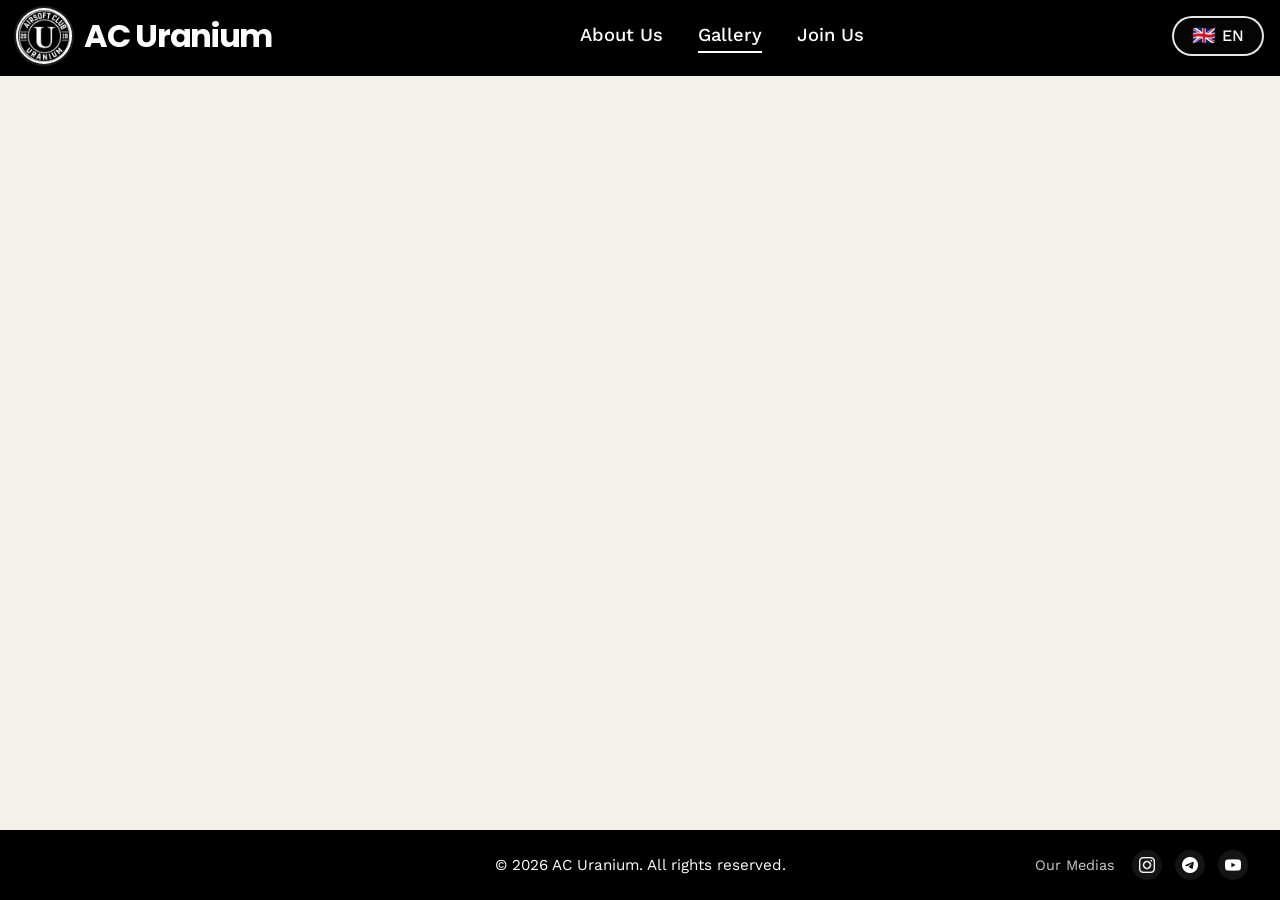
==== gallery.html @ a8c0fadc "ghrtehejhtejeasjatj" ====
<!DOCTYPE html>
<html lang="en">
<head>
    <meta charset="UTF-8">
    <meta name="viewport" content="width=device-width, initial-scale=1.0">
    <link rel="stylesheet" href="style.css">
    <title>Gallery</title>
</head>
<body>
    <header class="main-header">
        <div class="header-inner">
            <div class="logo">
                <img src="./images/logo.png" alt="AC Uranium logo" class="brand-mark">
                <h1>AC Uranium</h1>
            </div>

            <nav class="main-nav" aria-label="Main navigation">
                <a href="index.html" >About Us</a>
                <a href="gallery.html" class="active">Gallery</a>
                <a href="#">Join Us</a>
            </nav>

            <div class="lang-switcher" aria-label="Language selector">
                <span class="flag" aria-hidden="true">🇬🇧</span>
                <span>EN</span>
            </div>
        </div>
    </header>

    <main>

    </main>
    <footer class="site-footer">
        <div class="footer-empty"></div>

        <p class="footer-copy">&copy; 2026 AC Uranium. All rights reserved.</p>

        <div class="footer-socials" aria-label="Social media links">
            <span class="media-label">Our Medias</span>
            <a href="#" aria-label="Instagram" class="social-icon">
                <img src="images/icons/insta_icon.webp" alt="Instagram">
            </a>
            <a href="#" aria-label="Telegram" class="social-icon">
                <img src="images/icons/telegram-white-icon.webp" alt="Telegram">
            </a>
            <a href="#" aria-label="YouTube" class="social-icon">
                <img src="images/icons/youtube-app-white-icon.webp" alt="YouTube">
            </a>
        </div>
    </footer>
</body>
</html>
---- style.css ----
@import url('https://fonts.googleapis.com/css2?family=Poppins:wght@400;500;600;700&family=Work+Sans:wght@400;500;600;700&display=swap');
html, body {
    height: 100%;
}

body{
    margin: 0;
    font-family: 'Work Sans', sans-serif;
    background: #f4f1ea;
    color: #111111;
    display: flex;
    flex-direction: column;
}

h1, h2, h3, h4, h5, h6 {
  font-family: 'Poppins', sans-serif;
}

.main-header {
    background-color: black;
    color: white;
    min-height: 60px;
    padding: 0.5rem 0;
}

.header-inner {
    width: min(1280px, calc(100% - 2rem));
    margin: 0 auto;
    display: grid;
    grid-template-columns: auto 1fr auto;
    align-items: center;
    gap: 1.2rem;
}

.logo {
    display: flex;
    align-items: center;
    justify-content: flex-start;
    width: auto;
    margin: 0;
    padding: 0;
    gap: 0.75rem;
}

.brand-mark {
    width: 52px;
    height: 52px;
    border-radius: 50%;
    object-fit: cover;
    display: block;
    border: 2px solid rgba(255, 255, 255, 0.9);
    box-shadow: 0 0 0 2px rgba(255, 255, 255, 0.12);
    background: #ffffff;
}

header h1 {
    margin: 0;
    font-size: clamp(2rem, 2.4vw, 3rem);
    font-weight: 700;
    color: white;
    letter-spacing: -0.04em;
}

.main-nav {
    display: flex;
    justify-content: center;
    align-items: center;
    gap: 2.2rem;
    min-width: 0;
}

.main-nav a {
    color: white;
    text-decoration: none;
    font-weight: 500;
    font-size: 1.15rem;
    position: relative;
    padding-bottom: 0.25rem;
    transition: opacity 0.2s ease;
}

.main-nav a::after {
    content: "";
    position: absolute;
    left: 0;
    bottom: -4px;
    width: 0;
    height: 2px;
    background-color: white;
    transition: width 0.25s ease;
}

.main-nav a:hover::after {
    width: 100%;
}

.main-nav a.active {
    text-decoration: none;
}

.main-nav a.active::after {
    width: 100%;
}

.lang-switcher {
    display: flex;
    align-items: center;
    justify-content: center;
    gap: 0.4rem;
    color: white;
    font-weight: 500;
    font-size: 1rem;
    padding: 0.5rem 0.75rem;
    border-radius: 999px;
    border: 2px solid rgba(255, 255, 255, 0.9);
    background: rgba(255, 255, 255, 0.02);
    min-width: 64px;
}

.lang-switcher .flag {
    font-size: 1.2rem;
    line-height: 1;
}

.about-us {
    max-width: 1200px;
    margin: 0 auto;
    padding: 4rem 1.5rem 5rem;
    flex: 1;
}

.about-intro {
    display: grid;
    grid-template-columns: 1.1fr 0.9fr;
    align-items: center;
    gap: 2.5rem;
}

.eyebrow {
    margin: 0 0 1rem;
    text-transform: uppercase;
    letter-spacing: 0.12em;
    font-size: 0.78rem;
    font-weight: 700;
    color: #6a6a6a;
}

.about-copy h2 {
    margin: 0 0 1.25rem;
    font-size: clamp(2rem, 4vw, 3.25rem);
    line-height: 1.1;
    color: #111111;
}

.about-copy p {
    margin: 0 0 1rem;
    font-size: 1.05rem;
    line-height: 1.8;
    color: #2b2b2b;
}

.image-stack {
    display: grid;
    grid-template-columns: 1fr 1fr;
    gap: 1rem;
}

.image-stack img {
    width: 100%;
    height: 330px;
    object-fit: cover;
    border-radius: 18px;
    box-shadow: 0 18px 35px rgba(0, 0, 0, 0.12);
}

.image-stack img:first-child {
    transform: translateY(20px);
}

.about-highlights {
    display: grid;
    grid-template-columns: repeat(3, minmax(0, 1fr));
    gap: 1.5rem;
    margin-top: 3rem;
}

.highlight-card {
    background: #ffffff;
    border: 1px solid rgba(17, 17, 17, 0.08);
    border-radius: 18px;
    padding: 1.5rem;
    box-shadow: 0 10px 25px rgba(0, 0, 0, 0.03);
}

.highlight-card h3 {
    margin-top: 0;
    margin-bottom: 0.75rem;
    font-size: 1.35rem;
}

.highlight-card p {
    margin: 0;
    color: #434343;
    line-height: 1.7;
}

@media (max-width: 860px) {
    .about-intro,
    .about-highlights {
        grid-template-columns: 1fr;
    }

    .image-stack {
        grid-template-columns: 1fr 1fr;
    }

    .main-nav {
        gap: 1rem;
    }
}

.site-footer {
    background: #000000;
    color: #ffffff;
    display: grid;
    grid-template-columns: 1fr auto 1fr;
    align-items: center;
    gap: 1rem;
    padding: 1.25rem 2rem;
    margin-top: auto;
}

.footer-empty {
    min-height: 1px;
}

.footer-socials {
    display: flex;
    justify-content: flex-end;
    align-items: center;
    gap: 0.8rem;
    text-align: right;
}

.media-label {
    color: rgba(255, 255, 255, 0.8);
    font-size: 0.9rem;
    margin-right: 0.3rem;
}

.social-icon {
    display: inline-flex;
    align-items: center;
    justify-content: center;
    width: 30px;
    height: 30px;
    border-radius: 50%;
    background: rgba(255, 255, 255, 0.08);
    text-decoration: none;
    transition: background 0.2s ease;
    overflow: hidden;
}

.social-icon img {
    width: 16px;
    height: 16px;
    object-fit: contain;
    display: block;
}

.social-icon:hover {
    background: rgba(255, 255, 255, 0.2);
}

.footer-copy {
    margin: 0;
    text-align: center;
    font-size: 0.95rem;
    justify-self: center;
}

@media (max-width: 620px) {
    header {
        flex-wrap: wrap;
        justify-content: center;
        padding: 0.75rem 1rem;
    }

    .main-nav {
        order: 3;
        width: 100%;
        justify-content: center;
        flex-wrap: wrap;
    }

    .lang-switcher {
        margin-left: 0;
    }

    .image-stack {
        grid-template-columns: 1fr;
    }

    .image-stack img:first-child {
        transform: none;
    }

    .site-footer {
        grid-template-columns: 1fr;
        text-align: center;
        padding: 1rem;
    }

    .footer-socials {
        justify-content: center;
        flex-wrap: wrap;
        text-align: center;
    }

    .footer-copy {
        justify-self: center;
    }
}
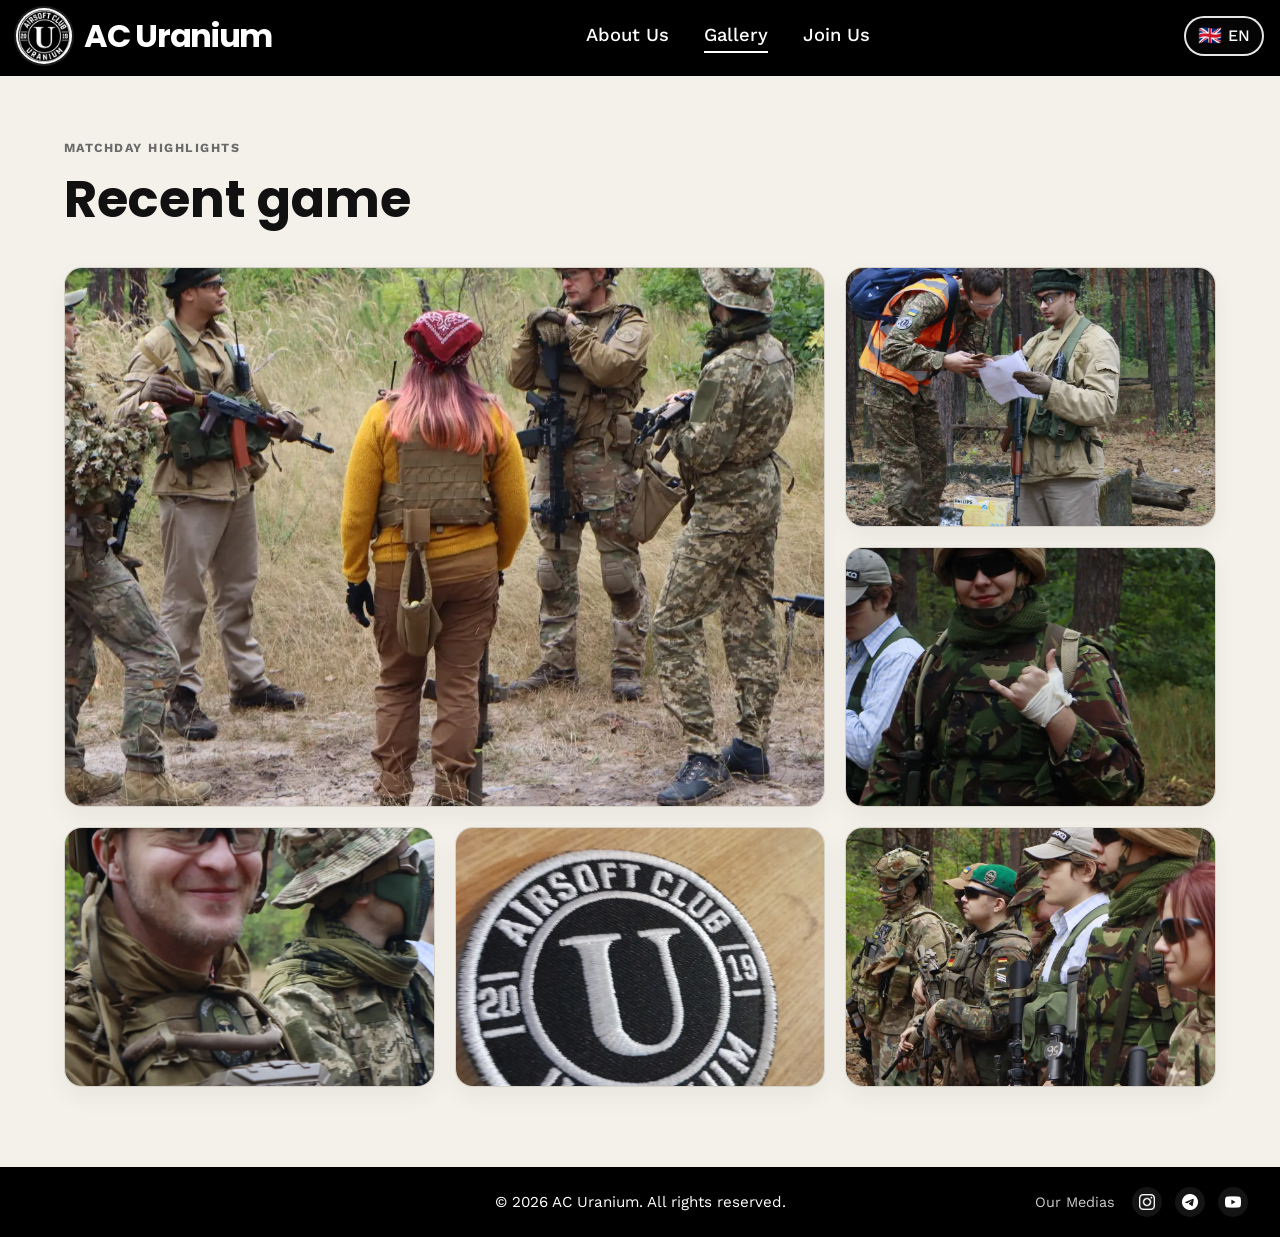
==== commit 6105fc0c: "feat" ====
--- a/gallery.html
+++ b/gallery.html
@@ -15,20 +15,75 @@
             </div>
 
             <nav class="main-nav" aria-label="Main navigation">
-                <a href="index.html" >About Us</a>
-                <a href="gallery.html" class="active">Gallery</a>
-                <a href="#">Join Us</a>
+                <a href="#" data-i18n="navAbout">About Us</a>
+                <a href="gallery.html" class="active"data-i18n="navGallery">Gallery</a>
+                <a href="#" data-i18n="navJoin">Join Us</a>
             </nav>
 
-            <div class="lang-switcher" aria-label="Language selector">
-                <span class="flag" aria-hidden="true">🇬🇧</span>
-                <span>EN</span>
+            <div class="lang-dropdown">
+                <button type="button" class="lang-switcher" id="langBtn" aria-haspopup="listbox" aria-expanded="false" aria-label="Language selector">
+                    <span class="flag" id="currentFlag" aria-hidden="true">🇬🇧</span>
+                    <span id="currentLang">EN</span>
+                </button>
+                <ul class="lang-menu" id="langMenu" role="listbox">
+                    <li>
+                        <button type="button" class="lang-option active" data-lang="en" role="option" aria-selected="true">
+                            <span class="flag" aria-hidden="true">🇬🇧</span>
+                            <span>EN</span>
+                        </button>
+                    </li>
+                    <li>
+                        <button type="button" class="lang-option" data-lang="fr" role="option" aria-selected="false">
+                            <span class="flag" aria-hidden="true">🇫🇷</span>
+                            <span>FR</span>
+                        </button>
+                    </li>
+                    <li>
+                        <button type="button" class="lang-option" data-lang="uk" role="option" aria-selected="false">
+                            <span class="flag" aria-hidden="true">🇺🇦</span>
+                            <span>UA</span>
+                        </button>
+                    </li>
+                </ul>
             </div>
         </div>
     </header>
 
-    <main>
 
+    <main class="gallery">
+    <header class="gallery-header">
+        <p class="eyebrow" data-i18n="galleryEyebrow">Matchday Highlights</p>
+        <h2 data-i18n="galleryTitle">Recent game</h2>
+    </header>
+
+    <div class="gallery-grid">
+        <figure class="gallery-item featured">
+            <img src="./images/games/september/1.webp" alt="Gallery image 1" loading="lazy">
+        </figure>
+        <figure class="gallery-item">
+            <img src="./images/games/september/2.webp" alt="Gallery image 2" loading="lazy">
+        </figure>
+        <figure class="gallery-item">
+            <img src="./images/games/september/3.webp" alt="Gallery image 3" loading="lazy">
+        </figure>
+        <figure class="gallery-item">
+            <img src="./images/games/september/4.webp" alt="Gallery image 4" loading="lazy">
+        </figure>
+        <figure class="gallery-item">
+            <img src="./images/games/september/5.webp" alt="Gallery image 5" loading="lazy">
+        </figure>
+        <figure class="gallery-item">
+            <img src="./images/games/september/6.webp" alt="Gallery image 6" loading="lazy">
+        </figure>
+    </div>
+</main>
+
+<div class="lightbox" id="lightbox" aria-hidden="true">
+    <button class="lightbox-close" id="lightboxClose" aria-label="Close">&times;</button>
+    <button class="lightbox-nav prev" id="lightboxPrev" aria-label="Previous">&#10094;</button>
+    <img class="lightbox-img" id="lightboxImg" src="" alt="">
+    <button class="lightbox-nav next" id="lightboxNext" aria-label="Next">&#10095;</button>
+</div>
     </main>
     <footer class="site-footer">
         <div class="footer-empty"></div>
--- a/style.css
+++ b/style.css
@@ -102,24 +102,81 @@
     width: 100%;
 }
 
+.lang-dropdown {
+    position: relative;
+}
+
 .lang-switcher {
     display: flex;
     align-items: center;
     justify-content: center;
     gap: 0.4rem;
     color: white;
+    font-family: inherit;
     font-weight: 500;
     font-size: 1rem;
     padding: 0.5rem 0.75rem;
     border-radius: 999px;
     border: 2px solid rgba(255, 255, 255, 0.9);
     background: rgba(255, 255, 255, 0.02);
-    min-width: 64px;
+    min-width: 72px;
+    cursor: pointer;
+    transition: background 0.2s ease, border-color 0.2s ease;
+}
+
+.lang-switcher:hover {
+    background: rgba(255, 255, 255, 0.12);
 }
 
 .lang-switcher .flag {
     font-size: 1.2rem;
     line-height: 1;
+}
+
+.lang-menu {
+    position: absolute;
+    top: calc(100% + 0.5rem);
+    right: 0;
+    margin: 0;
+    padding: 0.35rem;
+    list-style: none;
+    background: #141414;
+    border: 1px solid rgba(255, 255, 255, 0.2);
+    border-radius: 14px;
+    box-shadow: 0 12px 28px rgba(0, 0, 0, 0.35);
+    min-width: 105px;
+    display: none;
+    z-index: 100;
+}
+
+.lang-dropdown.open .lang-menu {
+    display: block;
+}
+
+.lang-option {
+    width: 100%;
+    display: flex;
+    align-items: center;
+    gap: 0.5rem;
+    padding: 0.5rem 0.7rem;
+    border: none;
+    border-radius: 9px;
+    background: transparent;
+    color: #ffffff;
+    font-family: inherit;
+    font-size: 0.95rem;
+    font-weight: 500;
+    cursor: pointer;
+    text-align: left;
+    transition: background 0.15s ease;
+}
+
+.lang-option:hover {
+    background: rgba(255, 255, 255, 0.12);
+}
+
+.lang-option.active {
+    background: rgba(255, 255, 255, 0.2);
 }
 
 .about-us {
@@ -202,6 +259,161 @@
     margin: 0;
     color: #434343;
     line-height: 1.7;
+}
+
+.gallery {
+    max-width: 1200px;
+    width: 100%;
+    box-sizing: border-box;
+    margin: 0 auto;
+    padding: 4rem 1.5rem 5rem;
+    flex: 1;
+}
+
+.gallery-header {
+    margin-bottom: 2.5rem;
+}
+
+.gallery-header h2 {
+    margin: 0;
+    font-size: clamp(2rem, 4vw, 3.25rem);
+    line-height: 1.1;
+    color: #111111;
+}
+
+.gallery-grid {
+    display: grid;
+    grid-template-columns: repeat(3, minmax(0, 1fr));
+    grid-auto-rows: 260px;
+    gap: 1.25rem;
+}
+
+.gallery-item {
+    margin: 0;
+    position: relative;
+    border-radius: 18px;
+    overflow: hidden;
+    background: #e7e2d8;
+    border: 1px solid rgba(17, 17, 17, 0.08);
+    box-shadow: 0 10px 25px rgba(0, 0, 0, 0.05);
+    cursor: pointer;
+}
+
+.gallery-item.featured {
+    grid-column: span 2;
+    grid-row: span 2;
+}
+
+.gallery-item img {
+    width: 100%;
+    height: 100%;
+    object-fit: cover;
+    display: block;
+    transition: transform 0.45s cubic-bezier(0.16, 1, 0.3, 1);
+}
+
+.gallery-item::after {
+    content: "";
+    position: absolute;
+    inset: 0;
+    background: rgba(0, 0, 0, 0);
+    transition: background 0.3s ease;
+    pointer-events: none;
+}
+
+.gallery-item:hover img {
+    transform: scale(1.04);
+}
+
+.gallery-item:hover::after {
+    background: rgba(0, 0, 0, 0.12);
+}
+
+.lightbox {
+    position: fixed;
+    inset: 0;
+    background: rgba(10, 10, 10, 0.92);
+    backdrop-filter: blur(6px);
+    display: flex;
+    align-items: center;
+    justify-content: center;
+    opacity: 0;
+    pointer-events: none;
+    transition: opacity 0.25s ease;
+    z-index: 1000;
+    padding: 2rem;
+}
+
+.lightbox.open {
+    opacity: 1;
+    pointer-events: auto;
+}
+
+.lightbox-img {
+    max-width: 90vw;
+    max-height: 85vh;
+    border-radius: 14px;
+    box-shadow: 0 24px 60px rgba(0, 0, 0, 0.6);
+    object-fit: contain;
+}
+
+.lightbox-close,
+.lightbox-nav {
+    position: absolute;
+    background: rgba(255, 255, 255, 0.12);
+    color: #ffffff;
+    border: 1px solid rgba(255, 255, 255, 0.25);
+    border-radius: 50%;
+    width: 44px;
+    height: 44px;
+    font-size: 1.35rem;
+    display: flex;
+    align-items: center;
+    justify-content: center;
+    cursor: pointer;
+    transition: background 0.2s ease;
+}
+
+.lightbox-close:hover,
+.lightbox-nav:hover {
+    background: rgba(255, 255, 255, 0.25);
+}
+
+.lightbox-close {
+    top: 1.5rem;
+    right: 1.5rem;
+}
+
+.lightbox-nav.prev {
+    left: 1.5rem;
+}
+
+.lightbox-nav.next {
+    right: 1.5rem;
+}
+
+@media (max-width: 860px) {
+    .gallery-grid {
+        grid-template-columns: repeat(2, minmax(0, 1fr));
+        grid-auto-rows: 230px;
+    }
+}
+
+@media (max-width: 620px) {
+    .gallery-grid {
+        grid-template-columns: 1fr;
+        grid-auto-rows: 260px;
+    }
+
+    .gallery-item.featured {
+        grid-column: span 1;
+        grid-row: span 1;
+    }
+
+    .lightbox-nav {
+        width: 38px;
+        height: 38px;
+    }
 }
 
 @media (max-width: 860px) {
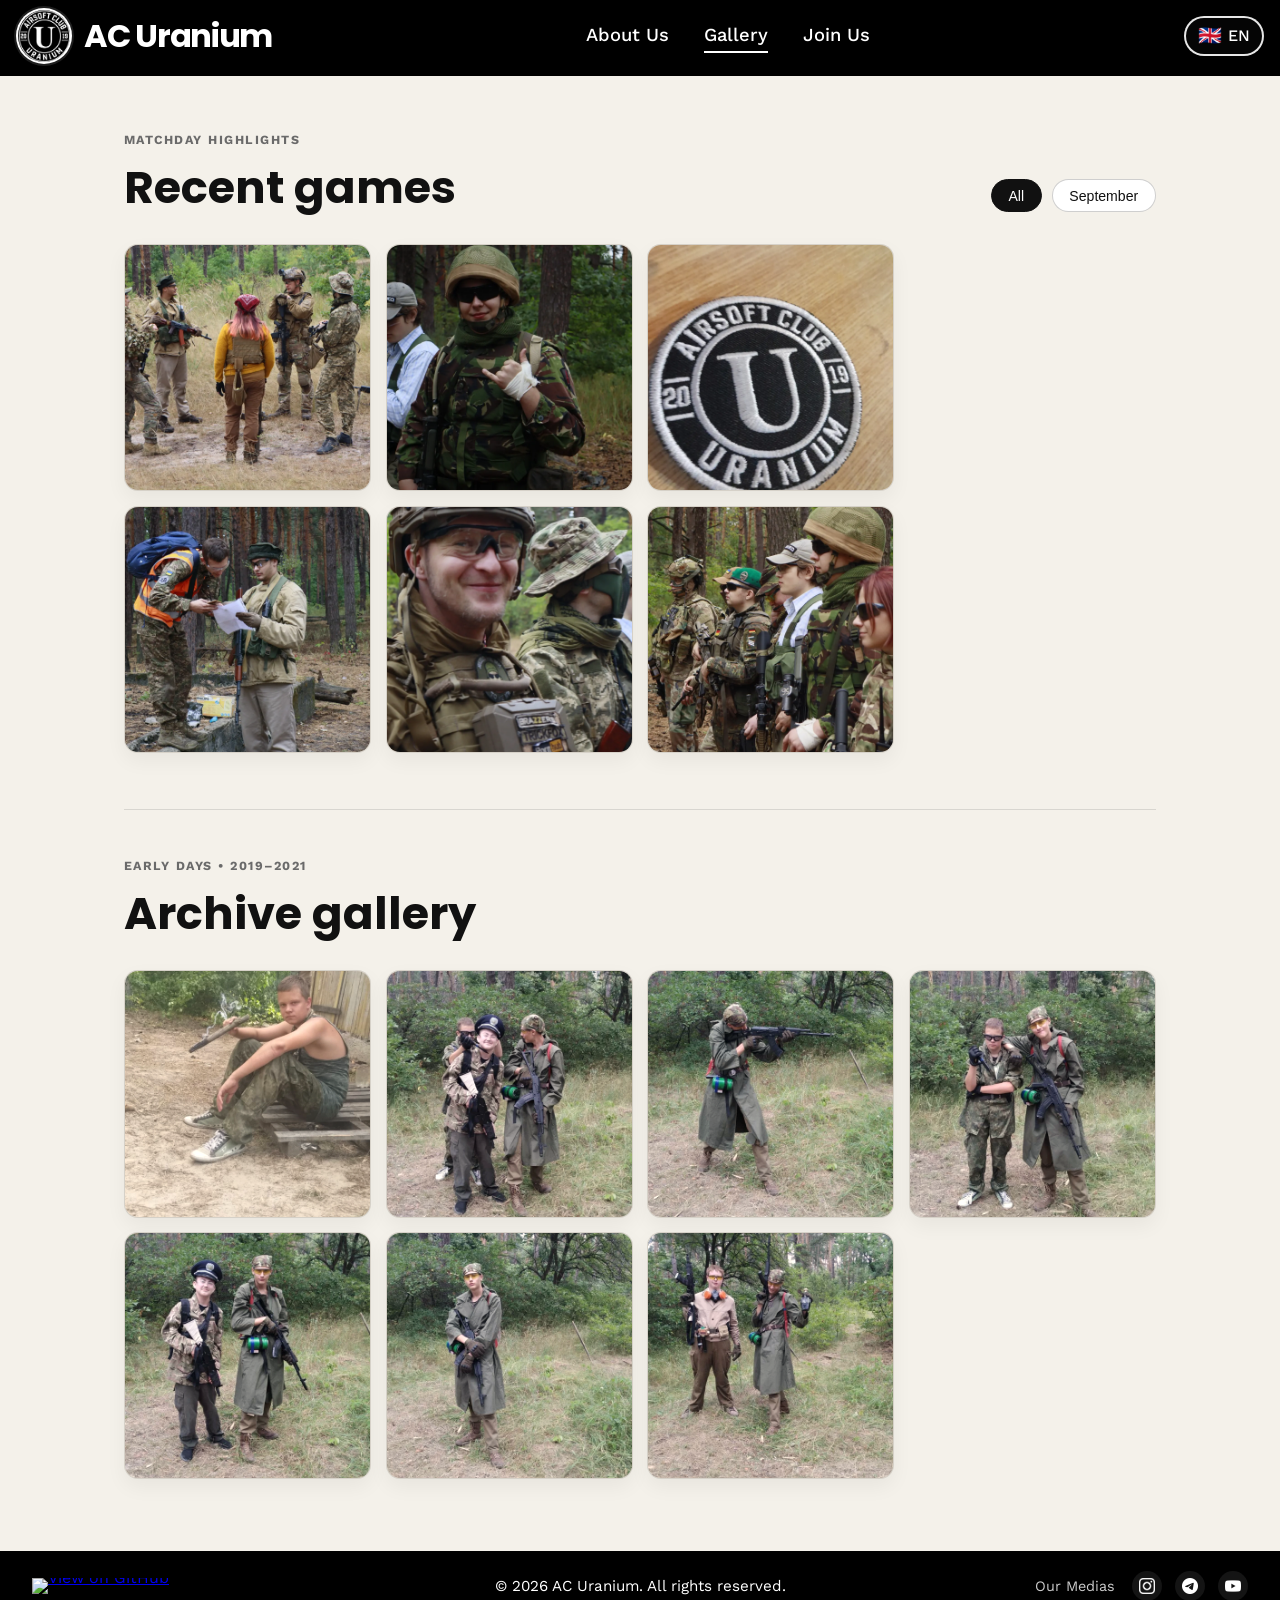
==== commit f542e988: "more stuff" ====
--- a/gallery.html
+++ b/gallery.html
@@ -3,8 +3,9 @@
 <head>
     <meta charset="UTF-8">
     <meta name="viewport" content="width=device-width, initial-scale=1.0">
+    <link rel="icon" type="image/png" href="./images/logo.png">
     <link rel="stylesheet" href="style.css">
-    <title>Gallery</title>
+    <title data-i18n="galleryPageTitle">Gallery — AC Uranium</title>
 </head>
 <body>
     <header class="main-header">
@@ -15,9 +16,9 @@
             </div>
 
             <nav class="main-nav" aria-label="Main navigation">
-                <a href="#" data-i18n="navAbout">About Us</a>
-                <a href="gallery.html" class="active"data-i18n="navGallery">Gallery</a>
-                <a href="#" data-i18n="navJoin">Join Us</a>
+                <a href="index.html" data-i18n="navAbout">About Us</a>
+                <a href="gallery.html" class="active" data-i18n="navGallery">Gallery</a>
+                <a href="join.html" data-i18n="navJoin">Join Us</a>
             </nav>
 
             <div class="lang-dropdown">
@@ -49,50 +50,113 @@
         </div>
     </header>
 
+    <main class="gallery">
+        <section class="gallery-section" data-gallery-section>
+            <div class="gallery-top">
+                <div class="gallery-header">
+                    <p class="eyebrow" data-i18n="galleryEyebrow">Matchday Highlights</p>
+                    <h2 data-i18n="galleryTitle">Recent games</h2>
+                </div>
 
-    <main class="gallery">
-    <header class="gallery-header">
-        <p class="eyebrow" data-i18n="galleryEyebrow">Matchday Highlights</p>
-        <h2 data-i18n="galleryTitle">Recent game</h2>
-    </header>
+                <div class="gallery-filters" role="tablist" aria-label="Filter games by month">
+                    <button type="button" class="filter-btn active" data-filter="all" data-i18n="filterAll">All</button>
+                    <button type="button" class="filter-btn" data-filter="september" data-i18n="filterSept">September</button>
+                </div>
+            </div>
 
-    <div class="gallery-grid">
-        <figure class="gallery-item featured">
-            <img src="./images/games/september/1.webp" alt="Gallery image 1" loading="lazy">
-        </figure>
-        <figure class="gallery-item">
-            <img src="./images/games/september/2.webp" alt="Gallery image 2" loading="lazy">
-        </figure>
-        <figure class="gallery-item">
-            <img src="./images/games/september/3.webp" alt="Gallery image 3" loading="lazy">
-        </figure>
-        <figure class="gallery-item">
-            <img src="./images/games/september/4.webp" alt="Gallery image 4" loading="lazy">
-        </figure>
-        <figure class="gallery-item">
-            <img src="./images/games/september/5.webp" alt="Gallery image 5" loading="lazy">
-        </figure>
-        <figure class="gallery-item">
-            <img src="./images/games/september/6.webp" alt="Gallery image 6" loading="lazy">
-        </figure>
+            <div class="gallery-grid">
+                <figure class="gallery-item featured" data-category="september">
+                    <img src="./images/games/september/1.webp" alt="September game photo 1" loading="lazy">
+                    <figcaption class="gallery-badge" data-i18n="filterSept">September</figcaption>
+                </figure>
+                <figure class="gallery-item" data-category="september">
+                    <img src="./images/games/september/2.webp" alt="September game photo 2" loading="lazy">
+                    <figcaption class="gallery-badge" data-i18n="filterSept">September</figcaption>
+                </figure>
+                <figure class="gallery-item" data-category="september">
+                    <img src="./images/games/september/3.webp" alt="September game photo 3" loading="lazy">
+                    <figcaption class="gallery-badge" data-i18n="filterSept">September</figcaption>
+                </figure>
+                <figure class="gallery-item" data-category="september">
+                    <img src="./images/games/september/4.webp" alt="September game photo 4" loading="lazy">
+                    <figcaption class="gallery-badge" data-i18n="filterSept">September</figcaption>
+                </figure>
+                <figure class="gallery-item" data-category="september">
+                    <img src="./images/games/september/5.webp" alt="September game photo 5" loading="lazy">
+                    <figcaption class="gallery-badge" data-i18n="filterSept">September</figcaption>
+                </figure>
+                <figure class="gallery-item" data-category="september">
+                    <img src="./images/games/september/6.webp" alt="September game photo 6" loading="lazy">
+                    <figcaption class="gallery-badge" data-i18n="filterSept">September</figcaption>
+                </figure>
+            </div>
+        </section>
+
+        <hr class="gallery-divider">
+
+        <section class="gallery-section archive-section" data-gallery-section>
+            <div class="gallery-top">
+                <div class="gallery-header">
+                    <p class="eyebrow" data-i18n="archiveEyebrow">Early Days • 2019–2021</p>
+                    <h2 data-i18n="archiveTitle">Archive gallery</h2>
+                </div>
+            </div>
+
+            <div class="gallery-grid">
+                <figure class="gallery-item featured" data-category="archive">
+                    <img src="./images/games/archive2021-2019/1.webp" alt="Archive photo 1" loading="lazy">
+                    <figcaption class="gallery-badge">2019–2021</figcaption>
+                </figure>
+                <figure class="gallery-item" data-category="archive">
+                    <img src="./images/games/archive2021-2019/2.webp" alt="Archive photo 2" loading="lazy">
+                    <figcaption class="gallery-badge">2019–2021</figcaption>
+                </figure>
+                <figure class="gallery-item" data-category="archive">
+                    <img src="./images/games/archive2021-2019/3.webp" alt="Archive photo 3" loading="lazy">
+                    <figcaption class="gallery-badge">2019–2021</figcaption>
+                </figure>
+                <figure class="gallery-item" data-category="archive">
+                    <img src="./images/games/archive2021-2019/4.webp" alt="Archive photo 4" loading="lazy">
+                    <figcaption class="gallery-badge">2019–2021</figcaption>
+                </figure>
+                <figure class="gallery-item" data-category="archive">
+                    <img src="./images/games/archive2021-2019/5.webp" alt="Archive photo 5" loading="lazy">
+                    <figcaption class="gallery-badge">2019–2021</figcaption>
+                </figure>
+                <figure class="gallery-item" data-category="archive">
+                    <img src="./images/games/archive2021-2019/6.webp" alt="Archive photo 6" loading="lazy">
+                    <figcaption class="gallery-badge">2019–2021</figcaption>
+                </figure>
+                <figure class="gallery-item" data-category="archive">
+                    <img src="./images/games/archive2021-2019/7.webp" alt="Archive photo 7" loading="lazy">
+                    <figcaption class="gallery-badge">2019–2021</figcaption>
+                </figure>
+            </div>
+        </section>
+    </main>
+
+    <div class="lightbox" id="lightbox" aria-hidden="true">
+        <button type="button" class="lightbox-close" id="lightboxClose" aria-label="Close">&times;</button>
+        <button type="button" class="lightbox-nav prev" id="lightboxPrev" aria-label="Previous">&#10094;</button>
+        <div class="lightbox-stage">
+            <img class="lightbox-img" id="lightboxImg" src="" alt="">
+            <div class="lightbox-counter" id="lightboxCounter"></div>
+        </div>
+        <button type="button" class="lightbox-nav next" id="lightboxNext" aria-label="Next">&#10095;</button>
     </div>
-</main>
 
-<div class="lightbox" id="lightbox" aria-hidden="true">
-    <button class="lightbox-close" id="lightboxClose" aria-label="Close">&times;</button>
-    <button class="lightbox-nav prev" id="lightboxPrev" aria-label="Previous">&#10094;</button>
-    <img class="lightbox-img" id="lightboxImg" src="" alt="">
-    <button class="lightbox-nav next" id="lightboxNext" aria-label="Next">&#10095;</button>
-</div>
-    </main>
     <footer class="site-footer">
-        <div class="footer-empty"></div>
+        <div class="footer-github footer-empty">
+            <a href="https://github.com/sachaborodkin/ac_uranium_site" target="_blank" rel="noopener noreferrer" data-i18n-aria-label="footerGithub" aria-label="View on GitHub">
+                <img src="https://img.shields.io/badge/GitHub-View_on_GitHub-181717?style=for-the-badge&logo=github" alt="View on GitHub" data-i18n-badge="footerGithub">
+            </a>
+        </div>
 
-        <p class="footer-copy">&copy; 2026 AC Uranium. All rights reserved.</p>
+        <p class="footer-copy" data-i18n="footerCopy">&copy; 2026 AC Uranium. All rights reserved.</p>
 
         <div class="footer-socials" aria-label="Social media links">
-            <span class="media-label">Our Medias</span>
-            <a href="#" aria-label="Instagram" class="social-icon">
+            <span class="media-label" data-i18n="footerMedias">Our Medias</span>
+            <a href="https://www.instagram.com/ac_uranium_airsoft/" target="_blank" rel="noopener noreferrer" aria-label="Instagram" class="social-icon">
                 <img src="images/icons/insta_icon.webp" alt="Instagram">
             </a>
             <a href="#" aria-label="Telegram" class="social-icon">
@@ -103,5 +167,7 @@
             </a>
         </div>
     </footer>
+
+    <script src="script.js"></script>
 </body>
 </html>
--- a/style.css
+++ b/style.css
@@ -1,9 +1,10 @@
 @import url('https://fonts.googleapis.com/css2?family=Poppins:wght@400;500;600;700&family=Work+Sans:wght@400;500;600;700&display=swap');
+
 html, body {
     height: 100%;
 }
 
-body{
+body {
     margin: 0;
     font-family: 'Work Sans', sans-serif;
     background: #f4f1ea;
@@ -13,7 +14,7 @@
 }
 
 h1, h2, h3, h4, h5, h6 {
-  font-family: 'Poppins', sans-serif;
+    font-family: 'Poppins', sans-serif;
 }
 
 .main-header {
@@ -262,54 +263,125 @@
 }
 
 .gallery {
-    max-width: 1200px;
+    max-width: 1080px;
     width: 100%;
     box-sizing: border-box;
     margin: 0 auto;
-    padding: 4rem 1.5rem 5rem;
+    padding: 3.5rem 1.5rem 4.5rem;
     flex: 1;
 }
 
-.gallery-header {
-    margin-bottom: 2.5rem;
+.gallery-top {
+    display: flex;
+    flex-wrap: wrap;
+    align-items: flex-end;
+    justify-content: space-between;
+    gap: 1.5rem;
+    margin-bottom: 2rem;
 }
 
 .gallery-header h2 {
     margin: 0;
-    font-size: clamp(2rem, 4vw, 3.25rem);
+    font-size: clamp(1.85rem, 3.5vw, 2.85rem);
     line-height: 1.1;
     color: #111111;
 }
 
+.gallery-divider {
+    border: none;
+    height: 1px;
+    background: rgba(17, 17, 17, 0.12);
+    margin: 3.5rem 0 3rem;
+}
+
+.gallery-filters {
+    display: flex;
+    flex-wrap: wrap;
+    gap: 0.6rem;
+}
+
+.filter-btn {
+    font-family: 'Poppins', sans-serif;
+    font-size: 0.88rem;
+    font-weight: 500;
+    padding: 0.48rem 1.05rem;
+    border-radius: 999px;
+    border: 1.5px solid rgba(17, 17, 17, 0.2);
+    background: #ffffff;
+    color: #111111;
+    cursor: pointer;
+    transition: background 0.2s ease, color 0.2s ease, border-color 0.2s ease;
+}
+
+.filter-btn:hover {
+    border-color: #111111;
+}
+
+.filter-btn.active {
+    background: #111111;
+    color: #ffffff;
+    border-color: #111111;
+}
+
 .gallery-grid {
-    display: grid;
-    grid-template-columns: repeat(3, minmax(0, 1fr));
-    grid-auto-rows: 260px;
-    gap: 1.25rem;
+    columns: 4;
+    column-gap: 0.9rem;
 }
 
 .gallery-item {
-    margin: 0;
+    margin: 0 0 0.9rem;
+    break-inside: avoid;
+    page-break-inside: avoid;
     position: relative;
-    border-radius: 18px;
+    border-radius: 14px;
     overflow: hidden;
     background: #e7e2d8;
     border: 1px solid rgba(17, 17, 17, 0.08);
-    box-shadow: 0 10px 25px rgba(0, 0, 0, 0.05);
+    box-shadow: 0 8px 20px rgba(0, 0, 0, 0.05);
     cursor: pointer;
 }
 
-.gallery-item.featured {
-    grid-column: span 2;
-    grid-row: span 2;
+.gallery-item.is-hidden {
+    display: none;
 }
 
 .gallery-item img {
     width: 100%;
-    height: 100%;
-    object-fit: cover;
+    height: auto;
     display: block;
     transition: transform 0.45s cubic-bezier(0.16, 1, 0.3, 1);
+}
+
+.archive-section .gallery-item img {
+    filter: sepia(0.14) contrast(1.02);
+    transition: transform 0.45s cubic-bezier(0.16, 1, 0.3, 1), filter 0.35s ease;
+}
+
+.archive-section .gallery-item:hover img {
+    filter: sepia(0) contrast(1);
+}
+
+.gallery-badge {
+    position: absolute;
+    left: 0.65rem;
+    bottom: 0.65rem;
+    padding: 0.28rem 0.65rem;
+    border-radius: 999px;
+    background: rgba(17, 17, 17, 0.75);
+    backdrop-filter: blur(4px);
+    color: #ffffff;
+    font-size: 0.72rem;
+    font-weight: 500;
+    letter-spacing: 0.03em;
+    opacity: 0;
+    transform: translateY(6px);
+    transition: opacity 0.25s ease, transform 0.25s ease;
+    pointer-events: none;
+}
+
+.gallery-item:hover .gallery-badge {
+    opacity: 1;
+    transform: translateY(0);
 }
 
 .gallery-item::after {
@@ -322,7 +394,7 @@
 }
 
 .gallery-item:hover img {
-    transform: scale(1.04);
+    transform: scale(1.03);
 }
 
 .gallery-item:hover::after {
@@ -349,12 +421,26 @@
     pointer-events: auto;
 }
 
+.lightbox-stage {
+    display: flex;
+    flex-direction: column;
+    align-items: center;
+    gap: 0.75rem;
+}
+
 .lightbox-img {
-    max-width: 90vw;
-    max-height: 85vh;
+    max-width: 88vw;
+    max-height: 80vh;
     border-radius: 14px;
     box-shadow: 0 24px 60px rgba(0, 0, 0, 0.6);
     object-fit: contain;
+}
+
+.lightbox-counter {
+    color: rgba(255, 255, 255, 0.8);
+    font-size: 0.9rem;
+    font-weight: 500;
+    letter-spacing: 0.08em;
 }
 
 .lightbox-close,
@@ -372,6 +458,7 @@
     justify-content: center;
     cursor: pointer;
     transition: background 0.2s ease;
+    z-index: 10;
 }
 
 .lightbox-close:hover,
@@ -394,29 +481,9 @@
 
 @media (max-width: 860px) {
     .gallery-grid {
-        grid-template-columns: repeat(2, minmax(0, 1fr));
-        grid-auto-rows: 230px;
-    }
-}
-
-@media (max-width: 620px) {
-    .gallery-grid {
-        grid-template-columns: 1fr;
-        grid-auto-rows: 260px;
-    }
-
-    .gallery-item.featured {
-        grid-column: span 1;
-        grid-row: span 1;
-    }
-
-    .lightbox-nav {
-        width: 38px;
-        height: 38px;
-    }
-}
-
-@media (max-width: 860px) {
+        columns: 3;
+    }
+
     .about-intro,
     .about-highlights {
         grid-template-columns: 1fr;
@@ -444,6 +511,22 @@
 
 .footer-empty {
     min-height: 1px;
+}
+
+.footer-github {
+    display: flex;
+    align-items: center;
+}
+
+.footer-github a {
+    display: inline-flex;
+    line-height: 0;
+    transition: opacity 0.2s ease, transform 0.2s ease;
+}
+
+.footer-github a:hover {
+    opacity: 0.85;
+    transform: translateY(-1px);
 }
 
 .footer-socials {
@@ -491,7 +574,219 @@
     justify-self: center;
 }
 
+/* Join Page & Form */
+.join-page {
+    max-width: 820px;
+    width: 100%;
+    box-sizing: border-box;
+    margin: 0 auto;
+    padding: 3.5rem 1.5rem 5rem;
+    flex: 1;
+}
+
+.join-header {
+    text-align: center;
+    margin-bottom: 2.5rem;
+}
+
+.join-header h2 {
+    margin: 0 0 0.75rem;
+    font-size: clamp(2rem, 3.5vw, 2.85rem);
+    line-height: 1.15;
+    color: #111111;
+}
+
+.join-subtitle {
+    margin: 0 auto;
+    max-width: 580px;
+    font-size: 1.05rem;
+    line-height: 1.7;
+    color: #434343;
+}
+
+.form-card {
+    background: #ffffff;
+    border: 1px solid rgba(17, 17, 17, 0.08);
+    border-radius: 20px;
+    padding: 2.5rem;
+    box-shadow: 0 12px 32px rgba(0, 0, 0, 0.04);
+}
+
+.form-grid {
+    display: grid;
+    grid-template-columns: 1fr 1fr;
+    gap: 1.25rem;
+}
+
+.form-group {
+    display: flex;
+    flex-direction: column;
+    gap: 0.45rem;
+}
+
+.form-group.full-width {
+    grid-column: 1 / -1;
+}
+
+.form-group label {
+    font-family: 'Poppins', sans-serif;
+    font-size: 0.92rem;
+    font-weight: 600;
+    color: #181818;
+}
+
+.form-group input,
+.form-group textarea {
+    font-family: inherit;
+    font-size: 0.95rem;
+    padding: 0.75rem 1rem;
+    border-radius: 10px;
+    border: 1.5px solid rgba(17, 17, 17, 0.16);
+    background: #faf8f5;
+    color: #111111;
+    outline: none;
+    transition: border-color 0.2s ease, box-shadow 0.2s ease, background 0.2s ease;
+    box-sizing: border-box;
+    width: 100%;
+}
+
+.form-group textarea {
+    resize: vertical;
+    min-height: 90px;
+}
+
+.form-group input:focus,
+.form-group textarea:focus {
+    border-color: #111111;
+    background: #ffffff;
+    box-shadow: 0 0 0 3px rgba(17, 17, 17, 0.08);
+}
+
+.radio-options {
+    display: flex;
+    gap: 0.9rem;
+    flex-wrap: wrap;
+    margin-top: 0.2rem;
+}
+
+.radio-card {
+    flex: 1;
+    min-width: 220px;
+    display: flex;
+    align-items: center;
+    gap: 0.75rem;
+    padding: 0.85rem 1.1rem;
+    border: 1.5px solid rgba(17, 17, 17, 0.16);
+    border-radius: 12px;
+    background: #faf8f5;
+    cursor: pointer;
+    font-size: 0.92rem;
+    font-weight: 500;
+    transition: all 0.2s ease;
+    user-select: none;
+}
+
+.radio-card input[type="radio"] {
+    accent-color: #111111;
+    width: 18px;
+    height: 18px;
+    margin: 0;
+    cursor: pointer;
+}
+
+.radio-card:hover {
+    border-color: #111111;
+    background: #ffffff;
+}
+
+.radio-card:has(input:checked) {
+    border-color: #111111;
+    background: #111111;
+    color: #ffffff;
+}
+
+.form-actions {
+    margin-top: 1.75rem;
+}
+
+.submit-btn {
+    width: 100%;
+    padding: 0.95rem 1.5rem;
+    border: none;
+    border-radius: 999px;
+    background: #111111;
+    color: #ffffff;
+    font-family: 'Poppins', sans-serif;
+    font-size: 1rem;
+    font-weight: 600;
+    cursor: pointer;
+    transition: background 0.2s ease, transform 0.2s ease, box-shadow 0.2s ease;
+    box-shadow: 0 4px 14px rgba(0, 0, 0, 0.12);
+}
+
+.submit-btn:hover {
+    background: #2b2b2b;
+    transform: translateY(-1px);
+    box-shadow: 0 6px 20px rgba(0, 0, 0, 0.16);
+}
+
+.submit-btn:active {
+    transform: translateY(0);
+}
+
+.form-alert {
+    margin-top: 1.5rem;
+    padding: 1.15rem 1.4rem;
+    border-radius: 14px;
+    display: flex;
+    gap: 0.9rem;
+    align-items: flex-start;
+}
+
+.form-alert.success {
+    background: #ecf8ec;
+    border: 1px solid #99df99;
+    color: #1a4d1a;
+}
+
+.form-alert.is-hidden {
+    display: none;
+}
+
+.alert-icon {
+    font-size: 1.35rem;
+    font-weight: 700;
+    line-height: 1;
+}
+
+.alert-content h3 {
+    margin: 0 0 0.25rem;
+    font-size: 1.05rem;
+    color: #153e15;
+}
+
+.alert-content p {
+    margin: 0;
+    font-size: 0.92rem;
+    line-height: 1.5;
+}
+
 @media (max-width: 620px) {
+    .gallery-grid {
+        columns: 2;
+        column-gap: 0.75rem;
+    }
+
+    .gallery-item {
+        margin-bottom: 0.75rem;
+        border-radius: 12px;
+    }
+
+    .lightbox-nav {
+        width: 38px;
+        height: 38px;
+    }
+
     header {
         flex-wrap: wrap;
         justify-content: center;
@@ -523,6 +818,10 @@
         padding: 1rem;
     }
 
+    .footer-github {
+        justify-content: center;
+    }
+
     .footer-socials {
         justify-content: center;
         flex-wrap: wrap;
@@ -532,4 +831,16 @@
     .footer-copy {
         justify-self: center;
     }
+
+    .form-grid {
+        grid-template-columns: 1fr;
+    }
+
+    .form-card {
+        padding: 1.5rem 1.25rem;
+    }
+
+    .radio-card {
+        min-width: 100%;
+    }
 }
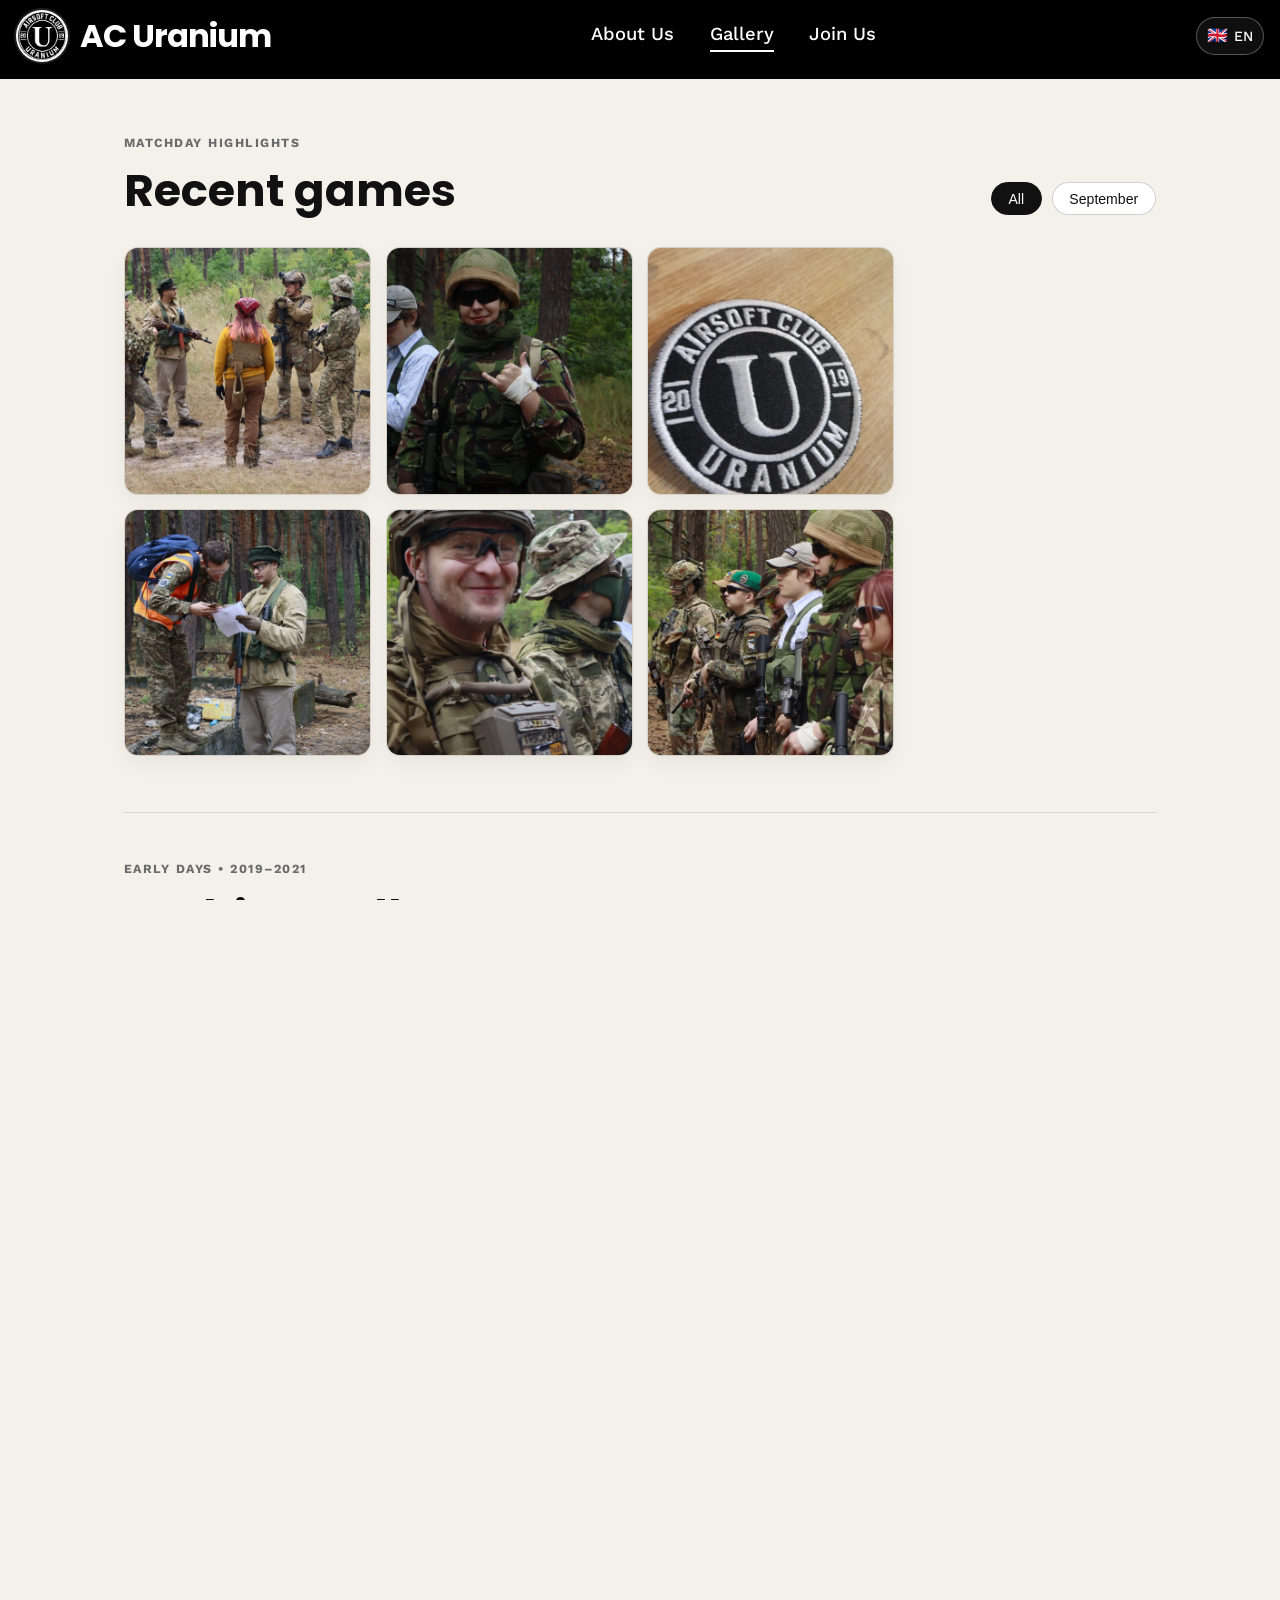
==== commit 8841e440: "improved mobile design" ====
--- a/gallery.html
+++ b/gallery.html
@@ -10,49 +10,57 @@
 <body>
     <header class="main-header">
         <div class="header-inner">
-            <div class="logo">
+            <a href="index.html" class="logo">
                 <img src="./images/logo.png" alt="AC Uranium logo" class="brand-mark">
                 <h1>AC Uranium</h1>
-            </div>
+            </a>
 
-            <nav class="main-nav" aria-label="Main navigation">
+            <nav class="main-nav" id="mainNav" aria-label="Main navigation">
                 <a href="index.html" data-i18n="navAbout">About Us</a>
                 <a href="gallery.html" class="active" data-i18n="navGallery">Gallery</a>
                 <a href="join.html" data-i18n="navJoin">Join Us</a>
             </nav>
 
-            <div class="lang-dropdown">
-                <button type="button" class="lang-switcher" id="langBtn" aria-haspopup="listbox" aria-expanded="false" aria-label="Language selector">
-                    <span class="flag" id="currentFlag" aria-hidden="true">🇬🇧</span>
-                    <span id="currentLang">EN</span>
+            <div class="header-actions">
+                <div class="lang-dropdown">
+                    <button type="button" class="lang-switcher" id="langBtn" aria-haspopup="listbox" aria-expanded="false" aria-label="Language selector">
+                        <span class="flag" id="currentFlag" aria-hidden="true">🇬🇧</span>
+                        <span id="currentLang">EN</span>
+                    </button>
+                    <ul class="lang-menu" id="langMenu" role="listbox">
+                        <li>
+                            <button type="button" class="lang-option active" data-lang="en" role="option" aria-selected="true">
+                                <span class="flag" aria-hidden="true">🇬🇧</span>
+                                <span>EN</span>
+                            </button>
+                        </li>
+                        <li>
+                            <button type="button" class="lang-option" data-lang="fr" role="option" aria-selected="false">
+                                <span class="flag" aria-hidden="true">🇫🇷</span>
+                                <span>FR</span>
+                            </button>
+                        </li>
+                        <li>
+                            <button type="button" class="lang-option" data-lang="uk" role="option" aria-selected="false">
+                                <span class="flag" aria-hidden="true">🇺🇦</span>
+                                <span>UA</span>
+                            </button>
+                        </li>
+                    </ul>
+                </div>
+
+                <button type="button" class="menu-btn" id="menuBtn" aria-label="Toggle navigation" aria-expanded="false">
+                    <span class="menu-bar"></span>
+                    <span class="menu-bar"></span>
+                    <span class="menu-bar"></span>
                 </button>
-                <ul class="lang-menu" id="langMenu" role="listbox">
-                    <li>
-                        <button type="button" class="lang-option active" data-lang="en" role="option" aria-selected="true">
-                            <span class="flag" aria-hidden="true">🇬🇧</span>
-                            <span>EN</span>
-                        </button>
-                    </li>
-                    <li>
-                        <button type="button" class="lang-option" data-lang="fr" role="option" aria-selected="false">
-                            <span class="flag" aria-hidden="true">🇫🇷</span>
-                            <span>FR</span>
-                        </button>
-                    </li>
-                    <li>
-                        <button type="button" class="lang-option" data-lang="uk" role="option" aria-selected="false">
-                            <span class="flag" aria-hidden="true">🇺🇦</span>
-                            <span>UA</span>
-                        </button>
-                    </li>
-                </ul>
             </div>
         </div>
     </header>
 
     <main class="gallery">
         <section class="gallery-section" data-gallery-section>
-            <div class="gallery-top">
+            <div class="gallery-top reveal">
                 <div class="gallery-header">
                     <p class="eyebrow" data-i18n="galleryEyebrow">Matchday Highlights</p>
                     <h2 data-i18n="galleryTitle">Recent games</h2>
@@ -95,7 +103,7 @@
         <hr class="gallery-divider">
 
         <section class="gallery-section archive-section" data-gallery-section>
-            <div class="gallery-top">
+            <div class="gallery-top reveal" style="transition-delay:0.1s">
                 <div class="gallery-header">
                     <p class="eyebrow" data-i18n="archiveEyebrow">Early Days • 2019–2021</p>
                     <h2 data-i18n="archiveTitle">Archive gallery</h2>
@@ -138,7 +146,7 @@
     <div class="lightbox" id="lightbox" aria-hidden="true">
         <button type="button" class="lightbox-close" id="lightboxClose" aria-label="Close">&times;</button>
         <button type="button" class="lightbox-nav prev" id="lightboxPrev" aria-label="Previous">&#10094;</button>
-        <div class="lightbox-stage">
+        <div class="lightbox-stage" id="lightboxStage">
             <img class="lightbox-img" id="lightboxImg" src="" alt="">
             <div class="lightbox-counter" id="lightboxCounter"></div>
         </div>
--- a/style.css
+++ b/style.css
@@ -2,6 +2,7 @@
 
 html, body {
     height: 100%;
+    overflow-x: hidden;
 }
 
 body {
@@ -18,48 +19,60 @@
 }
 
 .main-header {
-    background-color: black;
-    color: white;
+    background-color: #000000;
+    color: #ffffff;
     min-height: 60px;
-    padding: 0.5rem 0;
+    padding: 0.6rem 0;
+    position: relative;
+    z-index: 200;
 }
 
 .header-inner {
     width: min(1280px, calc(100% - 2rem));
     margin: 0 auto;
-    display: grid;
-    grid-template-columns: auto 1fr auto;
-    align-items: center;
-    gap: 1.2rem;
+    display: flex;
+    justify-content: space-between;
+    align-items: center;
+    gap: 1rem;
+    position: relative;
 }
 
 .logo {
     display: flex;
     align-items: center;
-    justify-content: flex-start;
-    width: auto;
-    margin: 0;
-    padding: 0;
     gap: 0.75rem;
+    text-decoration: none;
+    color: inherit;
+    min-width: 0;
+    flex-shrink: 0;
 }
 
 .brand-mark {
-    width: 52px;
-    height: 52px;
+    width: 48px;
+    height: 48px;
     border-radius: 50%;
     object-fit: cover;
     display: block;
     border: 2px solid rgba(255, 255, 255, 0.9);
     box-shadow: 0 0 0 2px rgba(255, 255, 255, 0.12);
     background: #ffffff;
+    flex-shrink: 0;
 }
 
 header h1 {
     margin: 0;
-    font-size: clamp(2rem, 2.4vw, 3rem);
+    font-size: clamp(1.25rem, 2.5vw, 2.2rem);
     font-weight: 700;
     color: white;
-    letter-spacing: -0.04em;
+    letter-spacing: -0.03em;
+    white-space: nowrap;
+}
+
+.header-actions {
+    display: flex;
+    align-items: center;
+    gap: 0.6rem;
+    flex-shrink: 0;
 }
 
 .main-nav {
@@ -108,29 +121,31 @@
 }
 
 .lang-switcher {
-    display: flex;
+    display: inline-flex;
     align-items: center;
     justify-content: center;
-    gap: 0.4rem;
+    gap: 0.35rem;
     color: white;
     font-family: inherit;
     font-weight: 500;
-    font-size: 1rem;
-    padding: 0.5rem 0.75rem;
+    font-size: 0.88rem;
+    padding: 0.35rem 0.65rem;
     border-radius: 999px;
-    border: 2px solid rgba(255, 255, 255, 0.9);
-    background: rgba(255, 255, 255, 0.02);
-    min-width: 72px;
+    border: 1.5px solid rgba(255, 255, 255, 0.3);
+    background: rgba(255, 255, 255, 0.06);
     cursor: pointer;
-    transition: background 0.2s ease, border-color 0.2s ease;
+    transition: all 0.2s ease;
+    height: 38px;
+    box-sizing: border-box;
 }
 
 .lang-switcher:hover {
-    background: rgba(255, 255, 255, 0.12);
+    background: rgba(255, 255, 255, 0.15);
+    border-color: rgba(255, 255, 255, 0.5);
 }
 
 .lang-switcher .flag {
-    font-size: 1.2rem;
+    font-size: 1.05rem;
     line-height: 1;
 }
 
@@ -217,10 +232,83 @@
     color: #2b2b2b;
 }
 
+/* Skeleton Loading Shimmer */
+@keyframes skeleton-shimmer {
+    0% {
+        background-position: 200% 0;
+    }
+    100% {
+        background-position: -200% 0;
+    }
+}
+
+.skeleton {
+    background: linear-gradient(
+        90deg,
+        #ddd8ce 25%,
+        #ede8de 37%,
+        #ddd8ce 63%
+    );
+    background-size: 200% 100%;
+    animation: skeleton-shimmer 1.4s ease-in-out infinite;
+}
+
+.skeleton-dark {
+    background: linear-gradient(
+        90deg,
+        rgba(255, 255, 255, 0.05) 25%,
+        rgba(255, 255, 255, 0.14) 37%,
+        rgba(255, 255, 255, 0.05) 63%
+    );
+    background-size: 200% 100%;
+    animation: skeleton-shimmer 1.4s ease-in-out infinite;
+}
+
 .image-stack {
     display: grid;
     grid-template-columns: 1fr 1fr;
     gap: 1rem;
+}
+
+.image-frame {
+    position: relative;
+    border-radius: 18px;
+    overflow: hidden;
+    height: 330px;
+    box-shadow: 0 18px 35px rgba(0, 0, 0, 0.12);
+    background: linear-gradient(
+        90deg,
+        #ddd8ce 25%,
+        #ede8de 37%,
+        #ddd8ce 63%
+    );
+    background-size: 200% 100%;
+    animation: skeleton-shimmer 1.4s ease-in-out infinite;
+}
+
+.image-frame.is-loaded {
+    animation: none;
+    background: transparent;
+}
+
+.image-frame:first-child {
+    transform: translateY(20px);
+}
+
+.image-frame img {
+    width: 100%;
+    height: 100%;
+    object-fit: cover;
+    display: block;
+    transition: opacity 0.35s ease;
+}
+
+.js .image-frame:not(.is-loaded) img {
+    opacity: 0;
+}
+
+.image-frame.is-loaded img {
+    opacity: 1;
 }
 
 .image-stack img {
@@ -339,6 +427,28 @@
     border: 1px solid rgba(17, 17, 17, 0.08);
     box-shadow: 0 8px 20px rgba(0, 0, 0, 0.05);
     cursor: pointer;
+    min-height: 190px;
+}
+
+.gallery-item.featured {
+    min-height: 270px;
+}
+
+.gallery-item:not(.is-loaded) {
+    background: linear-gradient(
+        90deg,
+        #ddd8ce 25%,
+        #ede8de 37%,
+        #ddd8ce 63%
+    );
+    background-size: 200% 100%;
+    animation: skeleton-shimmer 1.4s ease-in-out infinite;
+}
+
+.gallery-item.is-loaded {
+    min-height: auto;
+    background: #e7e2d8;
+    animation: none;
 }
 
 .gallery-item.is-hidden {
@@ -349,7 +459,19 @@
     width: 100%;
     height: auto;
     display: block;
-    transition: transform 0.45s cubic-bezier(0.16, 1, 0.3, 1);
+    transition: opacity 0.35s ease, transform 0.45s cubic-bezier(0.16, 1, 0.3, 1);
+}
+
+.js .gallery-item:not(.is-loaded) img {
+    opacity: 0;
+}
+
+.gallery-item.is-loaded img {
+    opacity: 1;
+}
+
+.gallery-item:not(.is-loaded) .gallery-badge {
+    display: none;
 }
 
 .archive-section .gallery-item img {
@@ -426,6 +548,29 @@
     flex-direction: column;
     align-items: center;
     gap: 0.75rem;
+    position: relative;
+    min-width: 260px;
+    min-height: 220px;
+    justify-content: center;
+}
+
+.lightbox-stage.is-loading .lightbox-img {
+    opacity: 0;
+}
+
+.lightbox-stage.is-loading::before {
+    content: "";
+    width: min(85vw, 640px);
+    height: min(70vh, 440px);
+    border-radius: 14px;
+    background: linear-gradient(
+        90deg,
+        rgba(255, 255, 255, 0.05) 25%,
+        rgba(255, 255, 255, 0.14) 37%,
+        rgba(255, 255, 255, 0.05) 63%
+    );
+    background-size: 200% 100%;
+    animation: skeleton-shimmer 1.4s ease-in-out infinite;
 }
 
 .lightbox-img {
@@ -434,6 +579,7 @@
     border-radius: 14px;
     box-shadow: 0 24px 60px rgba(0, 0, 0, 0.6);
     object-fit: contain;
+    transition: opacity 0.25s ease;
 }
 
 .lightbox-counter {
@@ -477,25 +623,6 @@
 
 .lightbox-nav.next {
     right: 1.5rem;
-}
-
-@media (max-width: 860px) {
-    .gallery-grid {
-        columns: 3;
-    }
-
-    .about-intro,
-    .about-highlights {
-        grid-template-columns: 1fr;
-    }
-
-    .image-stack {
-        grid-template-columns: 1fr 1fr;
-    }
-
-    .main-nav {
-        gap: 1rem;
-    }
 }
 
 .site-footer {
@@ -771,76 +898,395 @@
     line-height: 1.5;
 }
 
-@media (max-width: 620px) {
+/* ============================================================
+   Hamburger Menu Button
+   ============================================================ */
+.menu-btn {
+    display: none;
+    flex-direction: column;
+    justify-content: center;
+    align-items: center;
+    gap: 4px;
+    width: 38px;
+    height: 38px;
+    padding: 0;
+    border: 1.5px solid rgba(255, 255, 255, 0.3);
+    background: rgba(255, 255, 255, 0.06);
+    cursor: pointer;
+    border-radius: 10px;
+    transition: all 0.2s ease;
+    flex-shrink: 0;
+    box-sizing: border-box;
+}
+
+.menu-btn:hover {
+    background: rgba(255, 255, 255, 0.15);
+    border-color: rgba(255, 255, 255, 0.5);
+}
+
+.menu-bar {
+    display: block;
+    width: 18px;
+    height: 2px;
+    background: #ffffff;
+    border-radius: 2px;
+    transform-origin: center;
+    transition: transform 0.28s cubic-bezier(0.16, 1, 0.3, 1),
+                opacity 0.2s ease;
+}
+
+.menu-btn[aria-expanded="true"] .menu-bar:nth-child(1) {
+    transform: translateY(6px) rotate(45deg);
+}
+
+.menu-btn[aria-expanded="true"] .menu-bar:nth-child(2) {
+    opacity: 0;
+}
+
+.menu-btn[aria-expanded="true"] .menu-bar:nth-child(3) {
+    transform: translateY(-6px) rotate(-45deg);
+}
+
+/* ============================================================
+   Scroll-Reveal Animation
+   ============================================================ */
+@keyframes fade-up {
+    from { opacity: 0; transform: translateY(24px); }
+    to   { opacity: 1; transform: translateY(0); }
+}
+
+@keyframes fade-in {
+    from { opacity: 0; }
+    to   { opacity: 1; }
+}
+
+@keyframes slide-down {
+    from { opacity: 0; transform: translateY(-8px); }
+    to   { opacity: 1; transform: translateY(0); }
+}
+
+.reveal {
+    opacity: 0;
+    transform: translateY(24px);
+    transition: opacity 0.5s ease, transform 0.5s cubic-bezier(0.16, 1, 0.3, 1);
+}
+
+.reveal.is-visible {
+    opacity: 1;
+    transform: none;
+}
+
+/* No JS fallback: show everything */
+html:not(.js) .reveal {
+    opacity: 1;
+    transform: none;
+}
+
+/* ============================================================
+   Tablet & Mobile Breakpoint (<= 860px)
+   ============================================================ */
+@media (max-width: 860px) {
+    .menu-btn {
+        display: flex;
+    }
+
+    .header-inner {
+        width: calc(100% - 1.5rem);
+    }
+
+    .brand-mark {
+        width: 40px;
+        height: 40px;
+    }
+
+    header h1 {
+        font-size: 1.25rem;
+        white-space: nowrap;
+    }
+
+    /* Floating slide-down nav menu */
+    .main-nav {
+        display: none;
+        position: absolute;
+        top: calc(100% + 8px);
+        left: 0;
+        right: 0;
+        z-index: 300;
+        background: #111111;
+        flex-direction: column;
+        align-items: stretch;
+        gap: 0.25rem;
+        padding: 0.6rem;
+        border: 1px solid rgba(255, 255, 255, 0.14);
+        border-radius: 16px;
+        box-shadow: 0 16px 40px rgba(0, 0, 0, 0.45);
+    }
+
+    .main-nav.is-open {
+        display: flex;
+        animation: slide-down 0.25s cubic-bezier(0.16, 1, 0.3, 1);
+    }
+
+    .main-nav a {
+        padding: 0.8rem 1.1rem;
+        font-size: 1rem;
+        border-radius: 10px;
+        color: rgba(255, 255, 255, 0.85);
+        text-decoration: none;
+        transition: background 0.15s ease, color 0.15s ease;
+    }
+
+    .main-nav a::after {
+        display: none;
+    }
+
+    .main-nav a:hover {
+        background: rgba(255, 255, 255, 0.08);
+        color: #ffffff;
+    }
+
+    .main-nav a.active {
+        background: rgba(255, 255, 255, 0.14);
+        color: #ffffff;
+        font-weight: 600;
+    }
+
+    /* ---- About Section ---- */
+    .about-us {
+        padding: 2.2rem 1.25rem 3.5rem;
+    }
+
+    .about-intro {
+        display: flex;
+        flex-direction: column;
+        gap: 1.75rem;
+    }
+
+    .about-copy p {
+        font-size: 1rem;
+        line-height: 1.75;
+        margin-bottom: 0.75rem;
+    }
+
+    /* Photo Grid — side by side, clean heights */
+    .image-stack {
+        display: grid;
+        grid-template-columns: 1fr 1fr;
+        gap: 0.75rem;
+    }
+
+    .image-frame {
+        height: 220px;
+        border-radius: 14px;
+        transform: none !important;
+    }
+
+    .image-frame:first-child,
+    .image-stack img:first-child {
+        transform: none !important;
+    }
+
+    /* Highlight Cards — clean vertical stack */
+    .about-highlights {
+        display: grid;
+        grid-template-columns: 1fr;
+        gap: 1rem;
+        margin-top: 2rem;
+    }
+
+    .highlight-card {
+        padding: 1.35rem 1.25rem;
+        border-radius: 16px;
+    }
+
+    .highlight-card h3 {
+        font-size: 1.15rem;
+        margin-bottom: 0.4rem;
+    }
+
+    /* ---- Gallery Section ---- */
+    .gallery {
+        padding: 2rem 1rem 3rem;
+    }
+
+    .gallery-top {
+        flex-direction: column;
+        align-items: flex-start;
+        gap: 0.9rem;
+        margin-bottom: 1.5rem;
+    }
+
+    .gallery-header h2 {
+        font-size: 1.85rem;
+    }
+
+    .gallery-filters {
+        display: flex;
+        flex-wrap: nowrap;
+        overflow-x: auto;
+        -webkit-overflow-scrolling: touch;
+        scrollbar-width: none;
+        gap: 0.5rem;
+        width: 100%;
+        padding-bottom: 4px;
+        box-sizing: border-box;
+    }
+
+    .gallery-filters::-webkit-scrollbar {
+        display: none;
+    }
+
+    .filter-btn {
+        white-space: nowrap;
+        flex-shrink: 0;
+        font-size: 0.85rem;
+        padding: 0.4rem 0.95rem;
+    }
+
     .gallery-grid {
         columns: 2;
-        column-gap: 0.75rem;
+        column-gap: 0.65rem;
     }
 
     .gallery-item {
-        margin-bottom: 0.75rem;
+        margin-bottom: 0.65rem;
         border-radius: 12px;
+    }
+
+    .gallery-item.featured {
+        min-height: 200px;
+    }
+
+    .gallery-divider {
+        margin: 2.2rem 0 1.8rem;
+    }
+
+    /* Lightbox */
+    .lightbox-stage {
+        width: 92vw;
+        max-height: 75vh;
     }
 
     .lightbox-nav {
         width: 38px;
         height: 38px;
-    }
-
-    header {
-        flex-wrap: wrap;
-        justify-content: center;
-        padding: 0.75rem 1rem;
-    }
-
-    .main-nav {
-        order: 3;
-        width: 100%;
-        justify-content: center;
-        flex-wrap: wrap;
-    }
-
-    .lang-switcher {
-        margin-left: 0;
-    }
-
-    .image-stack {
+        font-size: 1.1rem;
+    }
+
+    .lightbox-close {
+        top: 1rem;
+        right: 1rem;
+        width: 38px;
+        height: 38px;
+    }
+
+    .lightbox-nav.prev { left: 0.8rem; }
+    .lightbox-nav.next { right: 0.8rem; }
+
+    /* ---- Join Page ---- */
+    .join-page {
+        padding: 2rem 1rem 3.5rem;
+    }
+
+    .join-header {
+        margin-bottom: 1.75rem;
+    }
+
+    .join-header h2 {
+        font-size: 1.85rem;
+    }
+
+    .form-card {
+        padding: 1.5rem 1.25rem;
+        border-radius: 18px;
+    }
+
+    .form-grid {
         grid-template-columns: 1fr;
-    }
-
-    .image-stack img:first-child {
-        transform: none;
-    }
-
+        gap: 1.1rem;
+    }
+
+    .form-group input,
+    .form-group textarea {
+        font-size: 1rem; /* Prevents auto-zoom on iOS */
+        padding: 0.8rem 1rem;
+    }
+
+    .radio-options {
+        flex-direction: column;
+        gap: 0.65rem;
+    }
+
+    .radio-card {
+        min-width: 100%;
+        padding: 0.85rem 1rem;
+    }
+
+    .submit-btn {
+        font-size: 1rem;
+        padding: 1rem 1.5rem;
+    }
+
+    /* ---- Footer ---- */
     .site-footer {
         grid-template-columns: 1fr;
         text-align: center;
-        padding: 1rem;
-    }
-
-    .footer-github {
-        justify-content: center;
-    }
-
+        padding: 1.5rem 1rem;
+        gap: 1.2rem;
+    }
+
+    .footer-github,
     .footer-socials {
         justify-content: center;
         flex-wrap: wrap;
-        text-align: center;
     }
 
     .footer-copy {
         justify-self: center;
     }
-
-    .form-grid {
-        grid-template-columns: 1fr;
-    }
-
-    .form-card {
-        padding: 1.5rem 1.25rem;
-    }
-
-    .radio-card {
-        min-width: 100%;
+}
+
+/* ============================================================
+   Small Mobile Devices (<= 480px)
+   ============================================================ */
+@media (max-width: 480px) {
+    .header-inner {
+        width: calc(100% - 1.2rem);
+    }
+
+    .brand-mark {
+        width: 34px;
+        height: 34px;
+    }
+
+    header h1 {
+        font-size: 1.15rem;
+    }
+
+    .lang-switcher {
+        font-size: 0.82rem;
+        padding: 0.32rem 0.55rem;
+        height: 34px;
+    }
+
+    .menu-btn {
+        width: 34px;
+        height: 34px;
+    }
+
+    .image-frame {
+        height: 170px;
+    }
+
+    .about-us {
+        padding: 1.6rem 1rem 2.8rem;
+    }
+
+    .highlight-card {
+        padding: 1.2rem 1.1rem;
+    }
+
+    .reveal {
+        transform: translateY(16px);
     }
 }
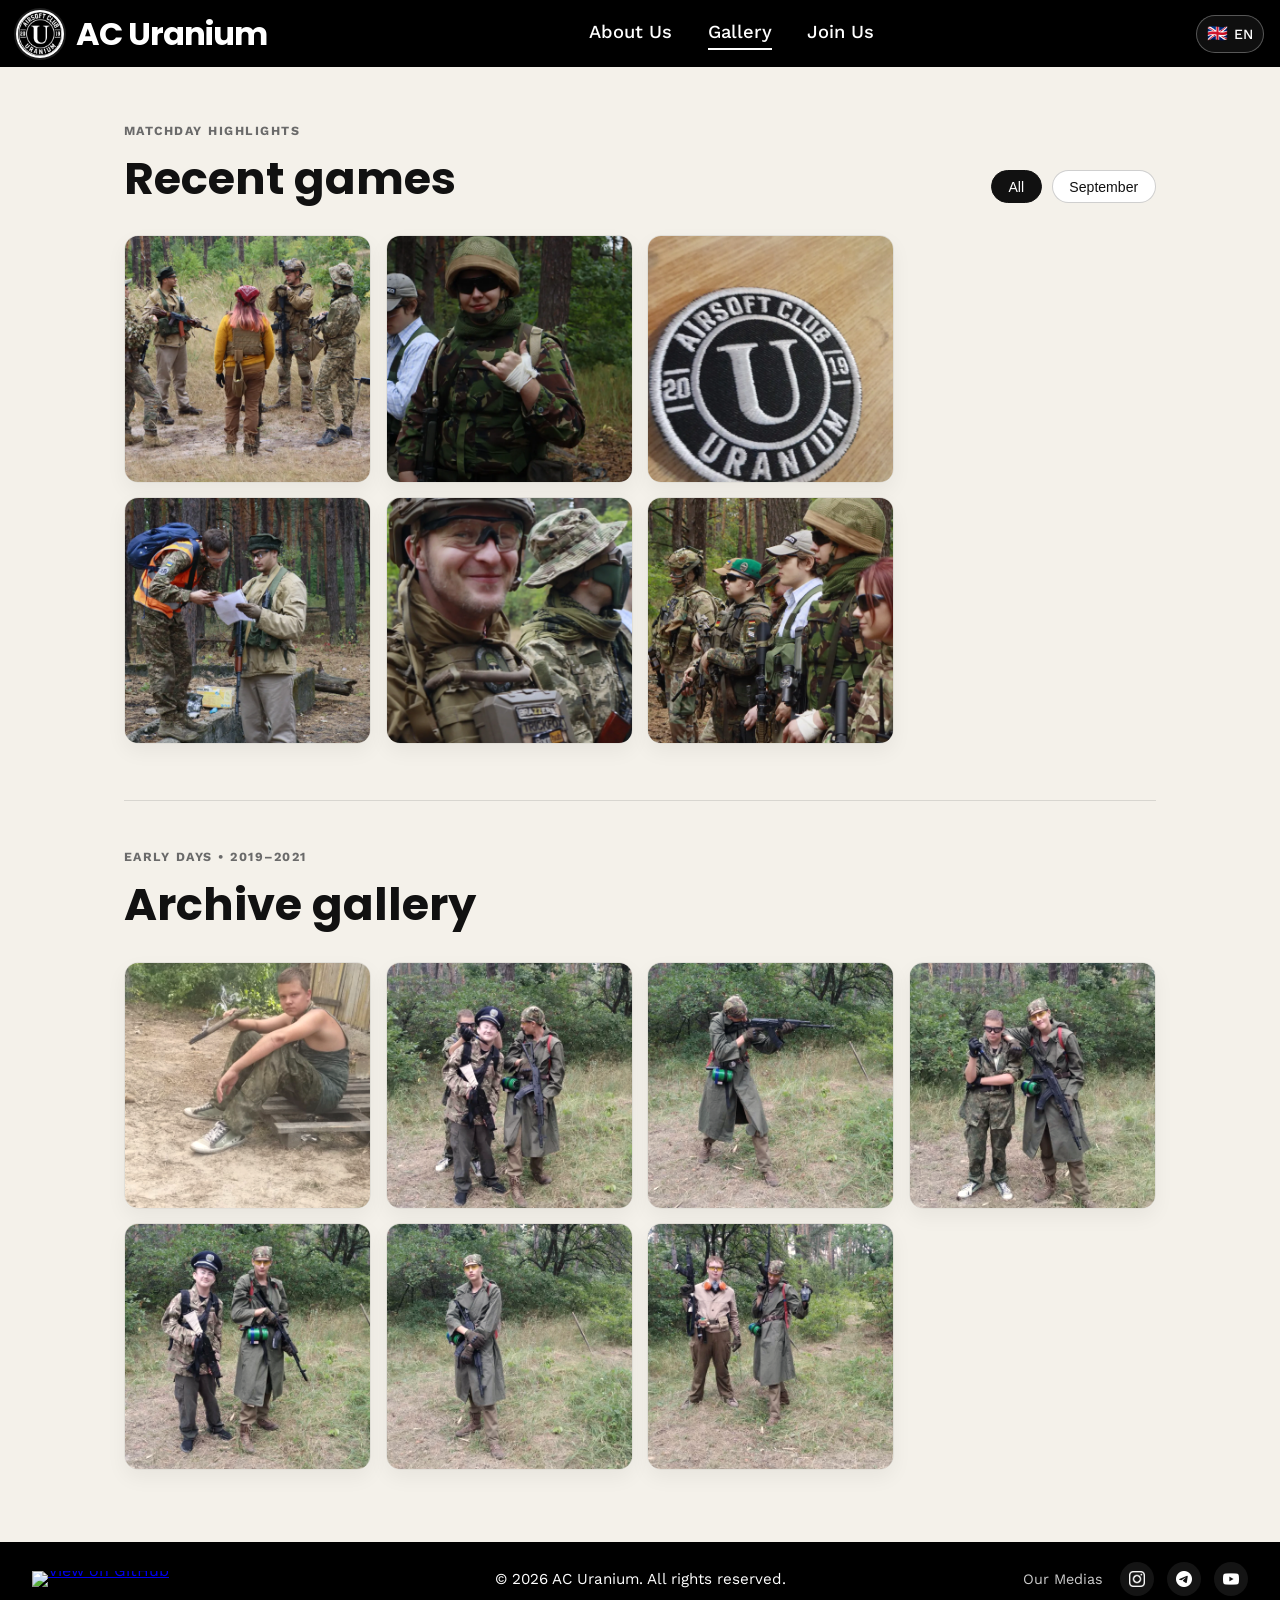
==== commit b837daa6: "he" ====
--- a/gallery.html
+++ b/gallery.html
@@ -8,55 +8,7 @@
     <title data-i18n="galleryPageTitle">Gallery — AC Uranium</title>
 </head>
 <body>
-    <header class="main-header">
-        <div class="header-inner">
-            <a href="index.html" class="logo">
-                <img src="./images/logo.png" alt="AC Uranium logo" class="brand-mark">
-                <h1>AC Uranium</h1>
-            </a>
-
-            <nav class="main-nav" id="mainNav" aria-label="Main navigation">
-                <a href="index.html" data-i18n="navAbout">About Us</a>
-                <a href="gallery.html" class="active" data-i18n="navGallery">Gallery</a>
-                <a href="join.html" data-i18n="navJoin">Join Us</a>
-            </nav>
-
-            <div class="header-actions">
-                <div class="lang-dropdown">
-                    <button type="button" class="lang-switcher" id="langBtn" aria-haspopup="listbox" aria-expanded="false" aria-label="Language selector">
-                        <span class="flag" id="currentFlag" aria-hidden="true">🇬🇧</span>
-                        <span id="currentLang">EN</span>
-                    </button>
-                    <ul class="lang-menu" id="langMenu" role="listbox">
-                        <li>
-                            <button type="button" class="lang-option active" data-lang="en" role="option" aria-selected="true">
-                                <span class="flag" aria-hidden="true">🇬🇧</span>
-                                <span>EN</span>
-                            </button>
-                        </li>
-                        <li>
-                            <button type="button" class="lang-option" data-lang="fr" role="option" aria-selected="false">
-                                <span class="flag" aria-hidden="true">🇫🇷</span>
-                                <span>FR</span>
-                            </button>
-                        </li>
-                        <li>
-                            <button type="button" class="lang-option" data-lang="uk" role="option" aria-selected="false">
-                                <span class="flag" aria-hidden="true">🇺🇦</span>
-                                <span>UA</span>
-                            </button>
-                        </li>
-                    </ul>
-                </div>
-
-                <button type="button" class="menu-btn" id="menuBtn" aria-label="Toggle navigation" aria-expanded="false">
-                    <span class="menu-bar"></span>
-                    <span class="menu-bar"></span>
-                    <span class="menu-bar"></span>
-                </button>
-            </div>
-        </div>
-    </header>
+    <div data-site-header></div>
 
     <main class="gallery">
         <section class="gallery-section" data-gallery-section>
--- a/style.css
+++ b/style.css
@@ -1,21 +1,31 @@
 @import url('https://fonts.googleapis.com/css2?family=Poppins:wght@400;500;600;700&family=Work+Sans:wght@400;500;600;700&display=swap');
 
-html, body {
-    height: 100%;
-    overflow-x: hidden;
+*, *::before, *::after {
+    box-sizing: border-box;
+}
+
+html {
+    overflow-x: clip;
+    -webkit-text-size-adjust: 100%;
 }
 
 body {
+    min-height: 100dvh;
     margin: 0;
     font-family: 'Work Sans', sans-serif;
     background: #f4f1ea;
     color: #111111;
     display: flex;
     flex-direction: column;
+    overflow-x: clip;
 }
 
 h1, h2, h3, h4, h5, h6 {
     font-family: 'Poppins', sans-serif;
+}
+
+button, a, label {
+    -webkit-tap-highlight-color: transparent;
 }
 
 .main-header {
@@ -44,7 +54,7 @@
     text-decoration: none;
     color: inherit;
     min-width: 0;
-    flex-shrink: 0;
+    flex-shrink: 1;
 }
 
 .brand-mark {
@@ -66,6 +76,8 @@
     color: white;
     letter-spacing: -0.03em;
     white-space: nowrap;
+    overflow: hidden;
+    text-overflow: ellipsis;
 }
 
 .header-actions {
@@ -104,14 +116,7 @@
     transition: width 0.25s ease;
 }
 
-.main-nav a:hover::after {
-    width: 100%;
-}
-
-.main-nav a.active {
-    text-decoration: none;
-}
-
+.main-nav a:hover::after,
 .main-nav a.active::after {
     width: 100%;
 }
@@ -136,7 +141,6 @@
     cursor: pointer;
     transition: all 0.2s ease;
     height: 38px;
-    box-sizing: border-box;
 }
 
 .lang-switcher:hover {
@@ -162,7 +166,7 @@
     box-shadow: 0 12px 28px rgba(0, 0, 0, 0.35);
     min-width: 105px;
     display: none;
-    z-index: 100;
+    z-index: 350;
 }
 
 .lang-dropdown.open .lang-menu {
@@ -197,6 +201,7 @@
 
 .about-us {
     max-width: 1200px;
+    width: 100%;
     margin: 0 auto;
     padding: 4rem 1.5rem 5rem;
     flex: 1;
@@ -232,23 +237,13 @@
     color: #2b2b2b;
 }
 
-/* Skeleton Loading Shimmer */
 @keyframes skeleton-shimmer {
-    0% {
-        background-position: 200% 0;
-    }
-    100% {
-        background-position: -200% 0;
-    }
+    0% { background-position: 200% 0; }
+    100% { background-position: -200% 0; }
 }
 
 .skeleton {
-    background: linear-gradient(
-        90deg,
-        #ddd8ce 25%,
-        #ede8de 37%,
-        #ddd8ce 63%
-    );
+    background: linear-gradient(90deg, #ddd8ce 25%, #ede8de 37%, #ddd8ce 63%);
     background-size: 200% 100%;
     animation: skeleton-shimmer 1.4s ease-in-out infinite;
 }
@@ -268,6 +263,7 @@
     display: grid;
     grid-template-columns: 1fr 1fr;
     gap: 1rem;
+    width: 100%;
 }
 
 .image-frame {
@@ -276,12 +272,7 @@
     overflow: hidden;
     height: 330px;
     box-shadow: 0 18px 35px rgba(0, 0, 0, 0.12);
-    background: linear-gradient(
-        90deg,
-        #ddd8ce 25%,
-        #ede8de 37%,
-        #ddd8ce 63%
-    );
+    background: linear-gradient(90deg, #ddd8ce 25%, #ede8de 37%, #ddd8ce 63%);
     background-size: 200% 100%;
     animation: skeleton-shimmer 1.4s ease-in-out infinite;
 }
@@ -311,18 +302,6 @@
     opacity: 1;
 }
 
-.image-stack img {
-    width: 100%;
-    height: 330px;
-    object-fit: cover;
-    border-radius: 18px;
-    box-shadow: 0 18px 35px rgba(0, 0, 0, 0.12);
-}
-
-.image-stack img:first-child {
-    transform: translateY(20px);
-}
-
 .about-highlights {
     display: grid;
     grid-template-columns: repeat(3, minmax(0, 1fr));
@@ -353,7 +332,6 @@
 .gallery {
     max-width: 1080px;
     width: 100%;
-    box-sizing: border-box;
     margin: 0 auto;
     padding: 3.5rem 1.5rem 4.5rem;
     flex: 1;
@@ -435,19 +413,16 @@
 }
 
 .gallery-item:not(.is-loaded) {
-    background: linear-gradient(
-        90deg,
-        #ddd8ce 25%,
-        #ede8de 37%,
-        #ddd8ce 63%
-    );
+    background: linear-gradient(90deg, #ddd8ce 25%, #ede8de 37%, #ddd8ce 63%);
     background-size: 200% 100%;
     animation: skeleton-shimmer 1.4s ease-in-out infinite;
 }
 
-.gallery-item.is-loaded {
-    min-height: auto;
-    background: #e7e2d8;
+.gallery-item.is-loaded,
+.gallery-item.featured.is-loaded {
+    min-height: 0;
+    height: auto;
+    background: transparent;
     animation: none;
 }
 
@@ -506,6 +481,13 @@
     transform: translateY(0);
 }
 
+@media (hover: none) {
+    .gallery-badge {
+        opacity: 1;
+        transform: translateY(0);
+    }
+}
+
 .gallery-item::after {
     content: "";
     position: absolute;
@@ -526,7 +508,7 @@
 .lightbox {
     position: fixed;
     inset: 0;
-    background: rgba(10, 10, 10, 0.92);
+    background: rgba(10, 10, 10, 0.94);
     backdrop-filter: blur(6px);
     display: flex;
     align-items: center;
@@ -535,7 +517,7 @@
     pointer-events: none;
     transition: opacity 0.25s ease;
     z-index: 1000;
-    padding: 2rem;
+    padding: 1.5rem;
 }
 
 .lightbox.open {
@@ -549,8 +531,8 @@
     align-items: center;
     gap: 0.75rem;
     position: relative;
-    min-width: 260px;
-    min-height: 220px;
+    min-width: 240px;
+    min-height: 200px;
     justify-content: center;
 }
 
@@ -561,7 +543,7 @@
 .lightbox-stage.is-loading::before {
     content: "";
     width: min(85vw, 640px);
-    height: min(70vh, 440px);
+    height: min(65vh, 440px);
     border-radius: 14px;
     background: linear-gradient(
         90deg,
@@ -575,7 +557,7 @@
 
 .lightbox-img {
     max-width: 88vw;
-    max-height: 80vh;
+    max-height: 78vh;
     border-radius: 14px;
     box-shadow: 0 24px 60px rgba(0, 0, 0, 0.6);
     object-fit: contain;
@@ -592,9 +574,10 @@
 .lightbox-close,
 .lightbox-nav {
     position: absolute;
-    background: rgba(255, 255, 255, 0.12);
+    background: rgba(20, 20, 20, 0.72);
+    backdrop-filter: blur(6px);
     color: #ffffff;
-    border: 1px solid rgba(255, 255, 255, 0.25);
+    border: 1px solid rgba(255, 255, 255, 0.28);
     border-radius: 50%;
     width: 44px;
     height: 44px;
@@ -603,7 +586,7 @@
     align-items: center;
     justify-content: center;
     cursor: pointer;
-    transition: background 0.2s ease;
+    transition: background 0.2s ease, transform 0.15s ease;
     z-index: 10;
 }
 
@@ -612,17 +595,22 @@
     background: rgba(255, 255, 255, 0.25);
 }
 
+.lightbox-close:active,
+.lightbox-nav:active {
+    transform: scale(0.94);
+}
+
 .lightbox-close {
-    top: 1.5rem;
-    right: 1.5rem;
+    top: max(1rem, env(safe-area-inset-top));
+    right: 1rem;
 }
 
 .lightbox-nav.prev {
-    left: 1.5rem;
+    left: 1.25rem;
 }
 
 .lightbox-nav.next {
-    right: 1.5rem;
+    right: 1.25rem;
 }
 
 .site-footer {
@@ -674,8 +662,8 @@
     display: inline-flex;
     align-items: center;
     justify-content: center;
-    width: 30px;
-    height: 30px;
+    width: 34px;
+    height: 34px;
     border-radius: 50%;
     background: rgba(255, 255, 255, 0.08);
     text-decoration: none;
@@ -701,11 +689,33 @@
     justify-self: center;
 }
 
-/* Join Page & Form */
+.restricted-page {
+    width: min(100% - 2rem, 760px);
+    margin: 0 auto;
+    padding: clamp(4rem, 12vw, 8rem) 1rem;
+    flex: 1;
+    display: flex;
+    flex-direction: column;
+    align-items: center;
+    justify-content: center;
+    text-align: center;
+}
+
+.restricted-page h1 {
+    margin: 0 0 2rem;
+    font-size: clamp(2rem, 6vw, 4rem);
+    line-height: 1.1;
+}
+
+.restricted-page img {
+    width: min(100%, 360px);
+    height: auto;
+    display: block;
+}
+
 .join-page {
     max-width: 820px;
     width: 100%;
-    box-sizing: border-box;
     margin: 0 auto;
     padding: 3.5rem 1.5rem 5rem;
     flex: 1;
@@ -739,6 +749,14 @@
     box-shadow: 0 12px 32px rgba(0, 0, 0, 0.04);
 }
 
+.join-image {
+    display: block;
+    width: 100%;
+    height: auto;
+    margin-bottom: 2rem;
+    border-radius: 12px;
+}
+
 .form-grid {
     display: grid;
     grid-template-columns: 1fr 1fr;
@@ -749,6 +767,7 @@
     display: flex;
     flex-direction: column;
     gap: 0.45rem;
+    min-width: 0;
 }
 
 .form-group.full-width {
@@ -773,7 +792,6 @@
     color: #111111;
     outline: none;
     transition: border-color 0.2s ease, box-shadow 0.2s ease, background 0.2s ease;
-    box-sizing: border-box;
     width: 100%;
 }
 
@@ -818,6 +836,7 @@
     width: 18px;
     height: 18px;
     margin: 0;
+    flex-shrink: 0;
     cursor: pointer;
 }
 
@@ -898,9 +917,6 @@
     line-height: 1.5;
 }
 
-/* ============================================================
-   Hamburger Menu Button
-   ============================================================ */
 .menu-btn {
     display: none;
     flex-direction: column;
@@ -916,7 +932,6 @@
     border-radius: 10px;
     transition: all 0.2s ease;
     flex-shrink: 0;
-    box-sizing: border-box;
 }
 
 .menu-btn:hover {
@@ -947,19 +962,6 @@
     transform: translateY(-6px) rotate(-45deg);
 }
 
-/* ============================================================
-   Scroll-Reveal Animation
-   ============================================================ */
-@keyframes fade-up {
-    from { opacity: 0; transform: translateY(24px); }
-    to   { opacity: 1; transform: translateY(0); }
-}
-
-@keyframes fade-in {
-    from { opacity: 0; }
-    to   { opacity: 1; }
-}
-
 @keyframes slide-down {
     from { opacity: 0; transform: translateY(-8px); }
     to   { opacity: 1; transform: translateY(0); }
@@ -976,15 +978,11 @@
     transform: none;
 }
 
-/* No JS fallback: show everything */
 html:not(.js) .reveal {
     opacity: 1;
     transform: none;
 }
 
-/* ============================================================
-   Tablet & Mobile Breakpoint (<= 860px)
-   ============================================================ */
 @media (max-width: 860px) {
     .menu-btn {
         display: flex;
@@ -1001,10 +999,8 @@
 
     header h1 {
         font-size: 1.25rem;
-        white-space: nowrap;
-    }
-
-    /* Floating slide-down nav menu */
+    }
+
     .main-nav {
         display: none;
         position: absolute;
@@ -1028,11 +1024,10 @@
     }
 
     .main-nav a {
-        padding: 0.8rem 1.1rem;
+        padding: 0.85rem 1.1rem;
         font-size: 1rem;
         border-radius: 10px;
         color: rgba(255, 255, 255, 0.85);
-        text-decoration: none;
         transition: background 0.15s ease, color 0.15s ease;
     }
 
@@ -1040,7 +1035,8 @@
         display: none;
     }
 
-    .main-nav a:hover {
+    .main-nav a:hover,
+    .main-nav a:active {
         background: rgba(255, 255, 255, 0.08);
         color: #ffffff;
     }
@@ -1051,7 +1047,6 @@
         font-weight: 600;
     }
 
-    /* ---- About Section ---- */
     .about-us {
         padding: 2.2rem 1.25rem 3.5rem;
     }
@@ -1068,27 +1063,32 @@
         margin-bottom: 0.75rem;
     }
 
-    /* Photo Grid — side by side, clean heights */
     .image-stack {
-        display: grid;
         grid-template-columns: 1fr 1fr;
+        align-items: start;
         gap: 0.75rem;
     }
 
     .image-frame {
-        height: 220px;
+        height: 180px;
         border-radius: 14px;
         transform: none !important;
     }
 
-    .image-frame:first-child,
-    .image-stack img:first-child {
+    .image-frame:first-child {
         transform: none !important;
     }
 
-    /* Highlight Cards — clean vertical stack */
+    .image-frame.is-loaded {
+        height: auto;
+    }
+
+    .image-frame.is-loaded img {
+        width: 100%;
+        height: auto;
+    }
+
     .about-highlights {
-        display: grid;
         grid-template-columns: 1fr;
         gap: 1rem;
         margin-top: 2rem;
@@ -1104,7 +1104,6 @@
         margin-bottom: 0.4rem;
     }
 
-    /* ---- Gallery Section ---- */
     .gallery {
         padding: 2rem 1rem 3rem;
     }
@@ -1121,7 +1120,6 @@
     }
 
     .gallery-filters {
-        display: flex;
         flex-wrap: nowrap;
         overflow-x: auto;
         -webkit-overflow-scrolling: touch;
@@ -1129,7 +1127,6 @@
         gap: 0.5rem;
         width: 100%;
         padding-bottom: 4px;
-        box-sizing: border-box;
     }
 
     .gallery-filters::-webkit-scrollbar {
@@ -1140,7 +1137,7 @@
         white-space: nowrap;
         flex-shrink: 0;
         font-size: 0.85rem;
-        padding: 0.4rem 0.95rem;
+        padding: 0.45rem 0.95rem;
     }
 
     .gallery-grid {
@@ -1151,39 +1148,54 @@
     .gallery-item {
         margin-bottom: 0.65rem;
         border-radius: 12px;
+        min-height: 120px;
     }
 
     .gallery-item.featured {
-        min-height: 200px;
+        min-height: 150px;
+    }
+
+    .gallery-item.is-loaded,
+    .gallery-item.featured.is-loaded {
+        min-height: 0;
+        height: auto;
     }
 
     .gallery-divider {
         margin: 2.2rem 0 1.8rem;
     }
 
-    /* Lightbox */
+    .lightbox {
+        padding: 0.75rem;
+    }
+
     .lightbox-stage {
-        width: 92vw;
-        max-height: 75vh;
+        width: 100%;
+        max-height: 82dvh;
+    }
+
+    .lightbox-img {
+        max-width: 94vw;
+        max-height: 74dvh;
+        border-radius: 12px;
     }
 
     .lightbox-nav {
-        width: 38px;
-        height: 38px;
+        width: 40px;
+        height: 40px;
         font-size: 1.1rem;
     }
 
     .lightbox-close {
-        top: 1rem;
-        right: 1rem;
-        width: 38px;
-        height: 38px;
-    }
-
-    .lightbox-nav.prev { left: 0.8rem; }
-    .lightbox-nav.next { right: 0.8rem; }
-
-    /* ---- Join Page ---- */
+        top: max(0.85rem, env(safe-area-inset-top));
+        right: 0.85rem;
+        width: 40px;
+        height: 40px;
+    }
+
+    .lightbox-nav.prev { left: 0.6rem; }
+    .lightbox-nav.next { right: 0.6rem; }
+
     .join-page {
         padding: 2rem 1rem 3.5rem;
     }
@@ -1196,8 +1208,12 @@
         font-size: 1.85rem;
     }
 
+    .join-subtitle {
+        font-size: 0.98rem;
+    }
+
     .form-card {
-        padding: 1.5rem 1.25rem;
+        padding: 1.4rem 1.1rem;
         border-radius: 18px;
     }
 
@@ -1208,8 +1224,8 @@
 
     .form-group input,
     .form-group textarea {
-        font-size: 1rem; /* Prevents auto-zoom on iOS */
-        padding: 0.8rem 1rem;
+        font-size: 1rem;
+        padding: 0.8rem 0.95rem;
     }
 
     .radio-options {
@@ -1218,7 +1234,8 @@
     }
 
     .radio-card {
-        min-width: 100%;
+        width: 100%;
+        min-width: 0;
         padding: 0.85rem 1rem;
     }
 
@@ -1227,12 +1244,11 @@
         padding: 1rem 1.5rem;
     }
 
-    /* ---- Footer ---- */
     .site-footer {
         grid-template-columns: 1fr;
         text-align: center;
-        padding: 1.5rem 1rem;
-        gap: 1.2rem;
+        padding: 1.5rem 1rem calc(1.5rem + env(safe-area-inset-bottom));
+        gap: 1.1rem;
     }
 
     .footer-github,
@@ -1243,15 +1259,18 @@
 
     .footer-copy {
         justify-self: center;
-    }
-}
-
-/* ============================================================
-   Small Mobile Devices (<= 480px)
-   ============================================================ */
+        font-size: 0.88rem;
+    }
+}
+
 @media (max-width: 480px) {
     .header-inner {
         width: calc(100% - 1.2rem);
+        gap: 0.5rem;
+    }
+
+    .logo {
+        gap: 0.5rem;
     }
 
     .brand-mark {
@@ -1260,7 +1279,11 @@
     }
 
     header h1 {
-        font-size: 1.15rem;
+        font-size: 1.1rem;
+    }
+
+    .header-actions {
+        gap: 0.45rem;
     }
 
     .lang-switcher {
@@ -1275,7 +1298,11 @@
     }
 
     .image-frame {
-        height: 170px;
+        height: 150px;
+    }
+
+    .image-frame.is-loaded {
+        height: auto;
     }
 
     .about-us {
@@ -1289,4 +1316,22 @@
     .reveal {
         transform: translateY(16px);
     }
+}
+
+@media (max-width: 360px) {
+    header h1 {
+        font-size: 1rem;
+    }
+
+    .image-stack {
+        grid-template-columns: 1fr;
+    }
+
+    .image-frame {
+        height: 180px;
+    }
+
+    .image-frame.is-loaded {
+        height: auto;
+    }
 }
